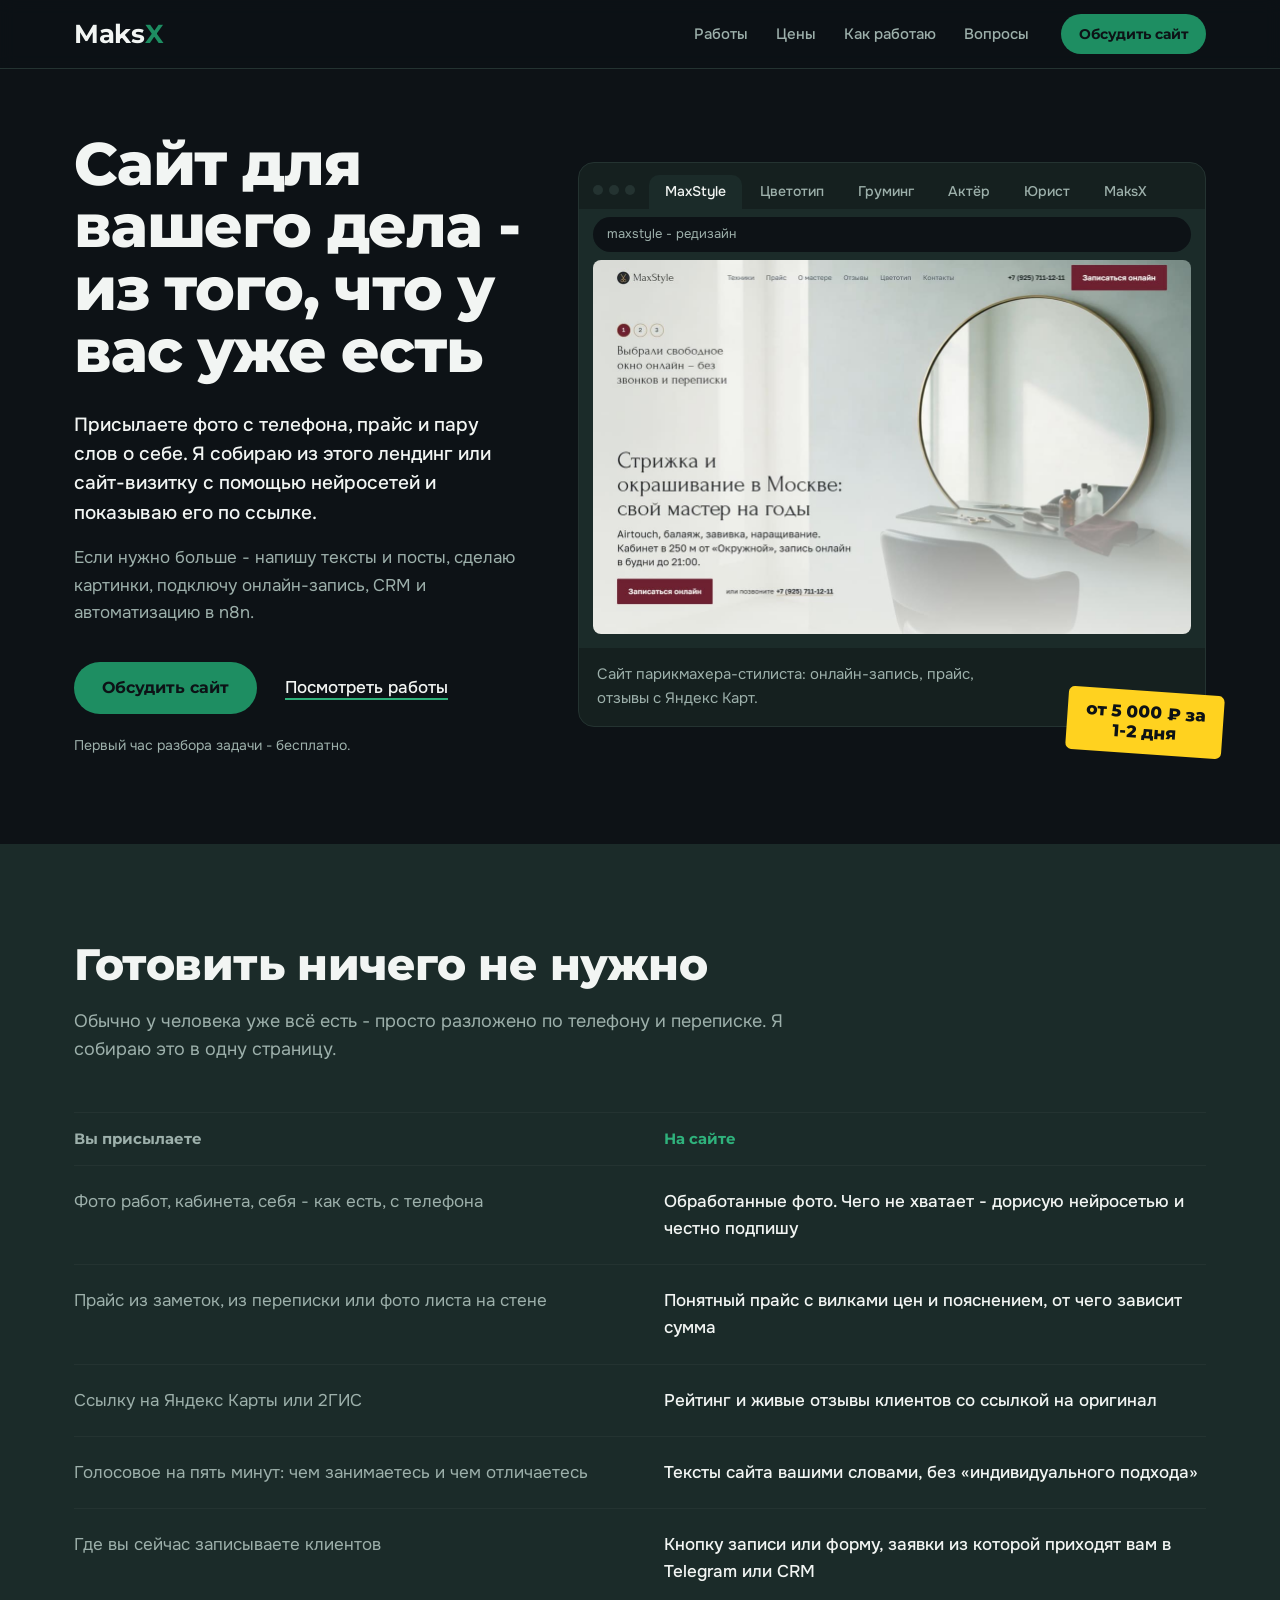
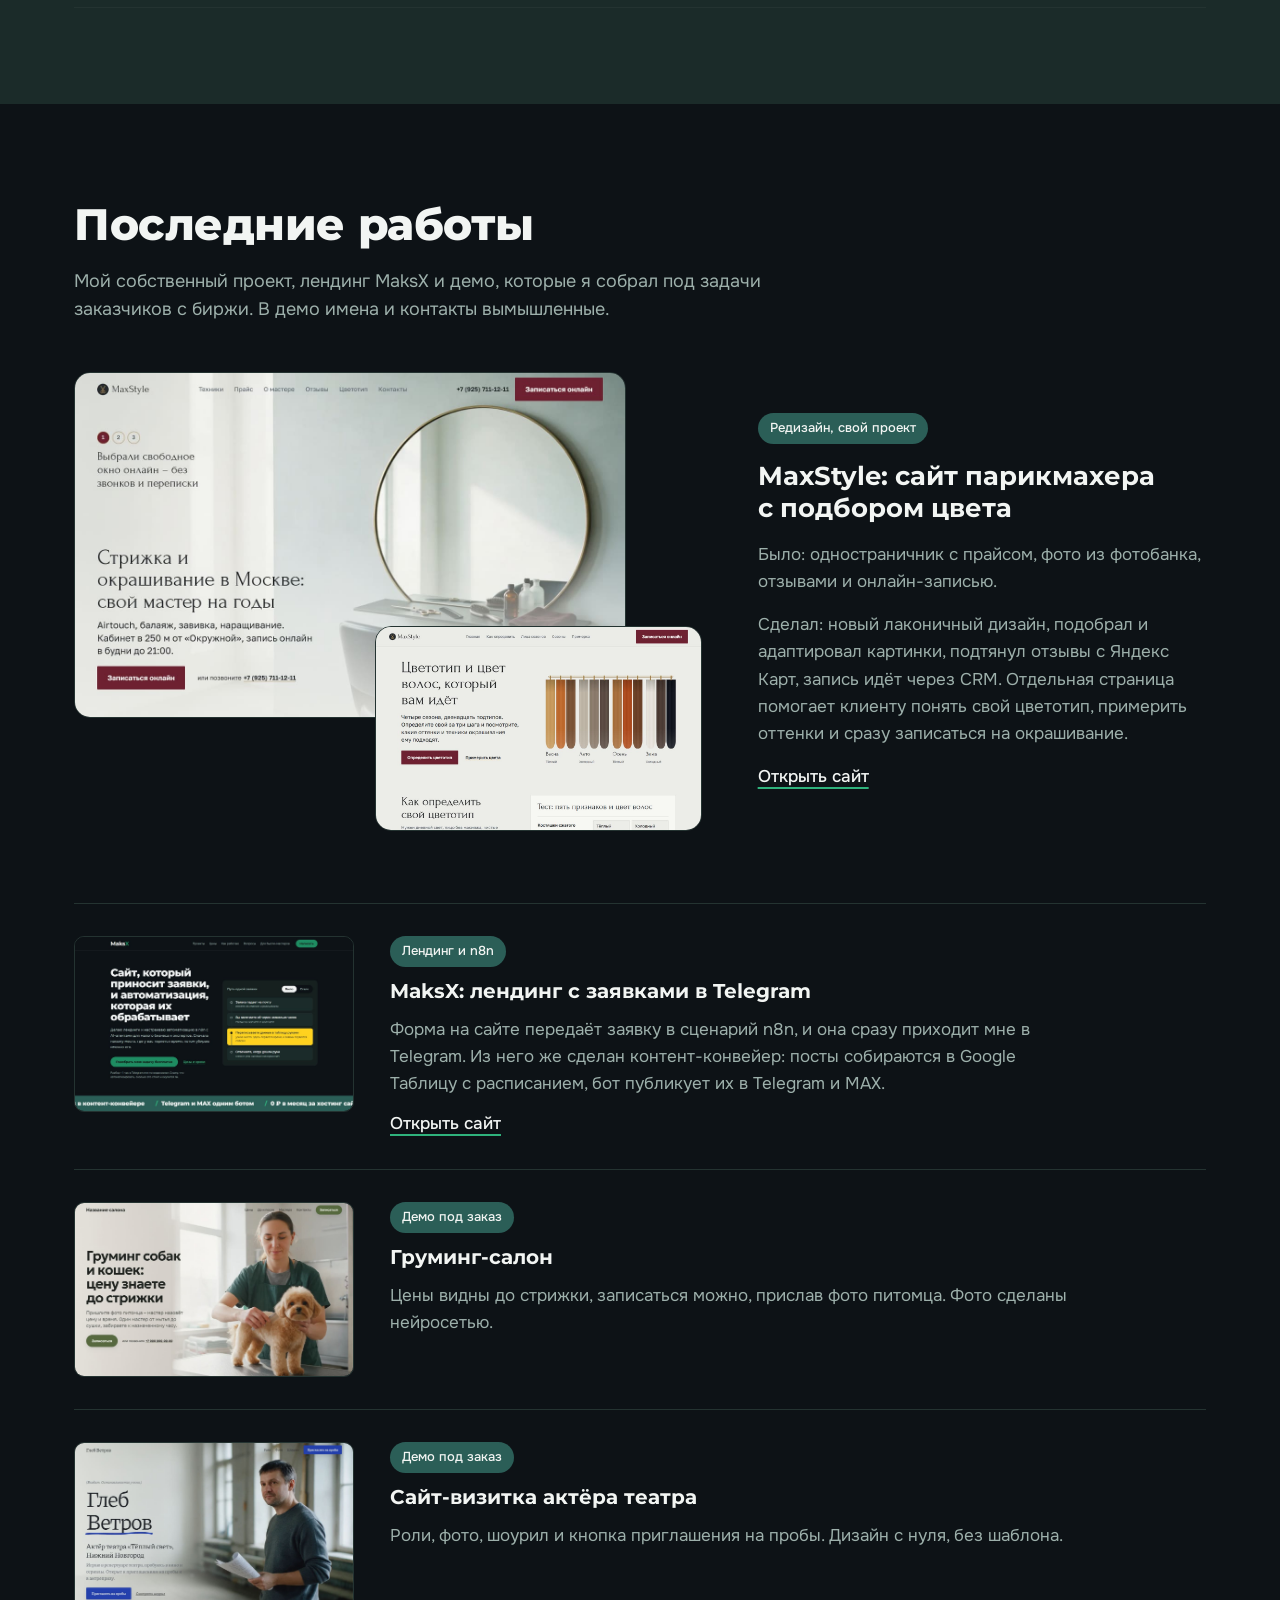
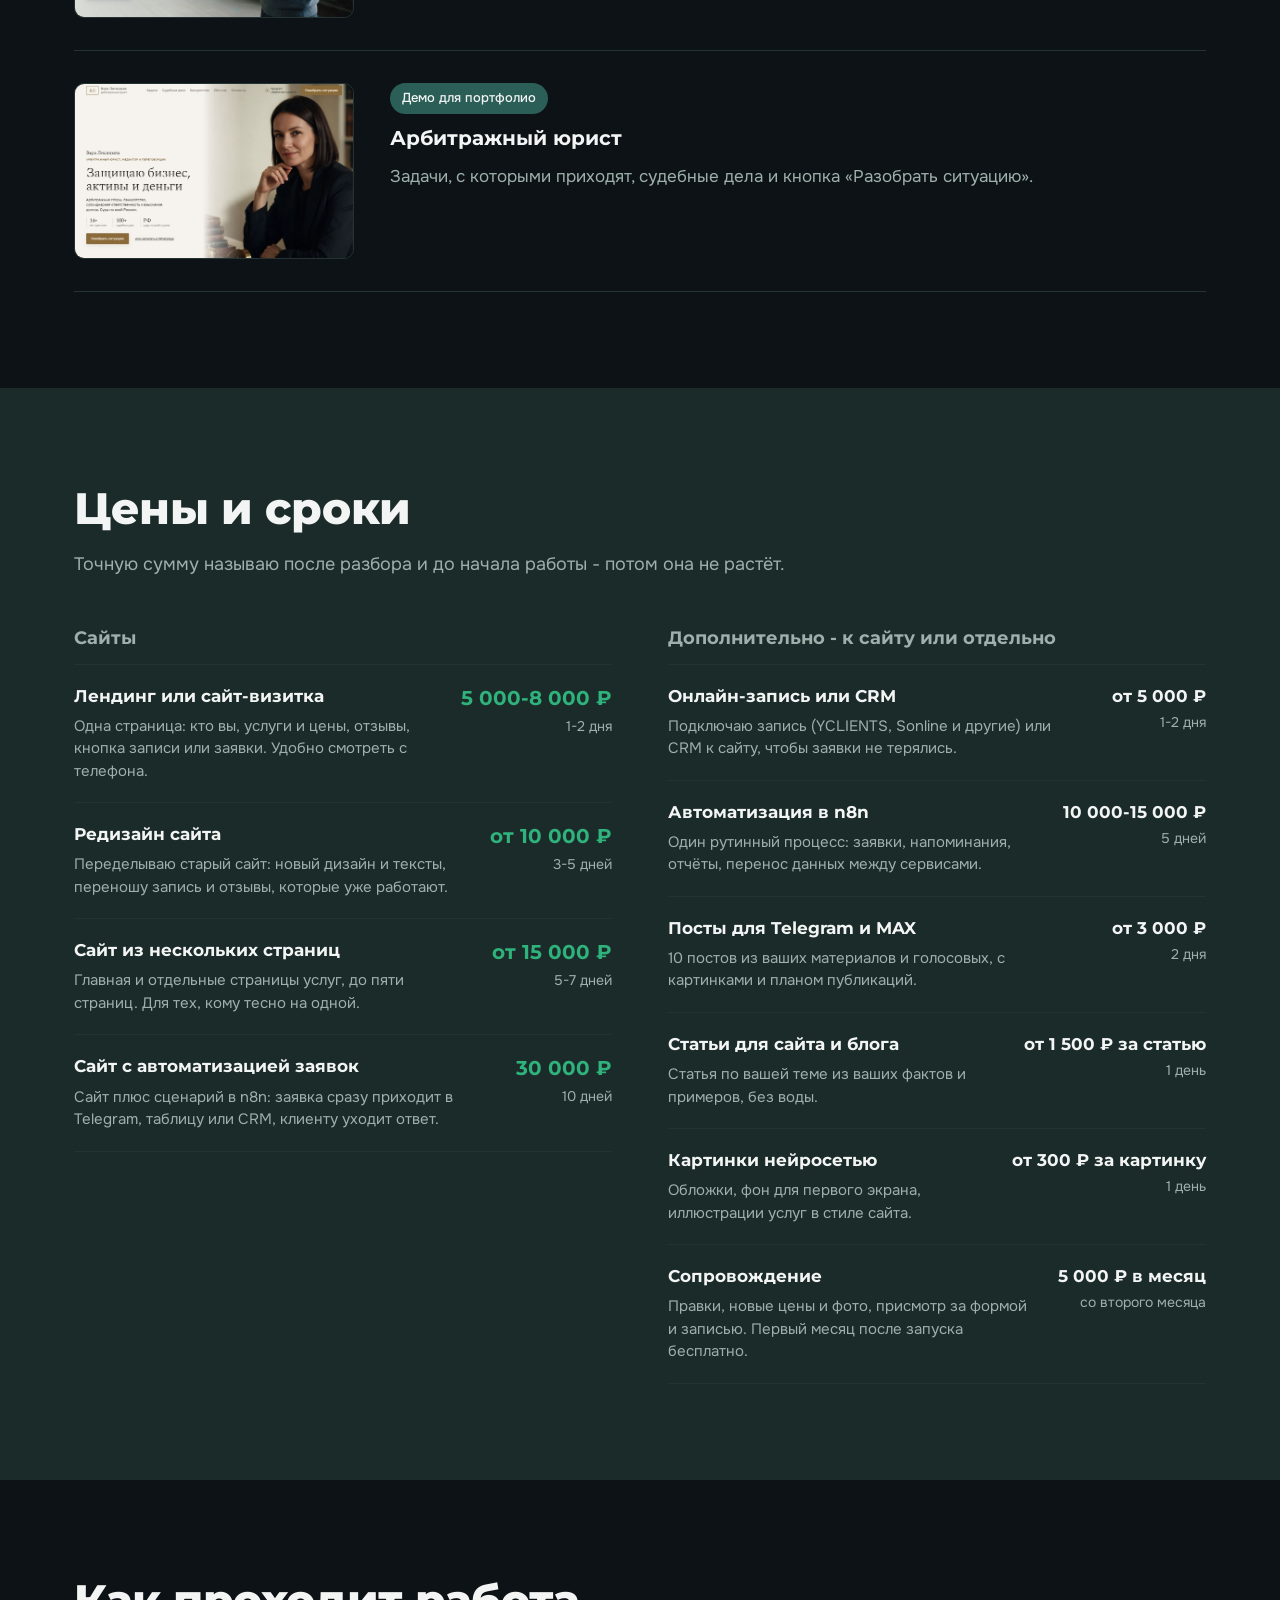
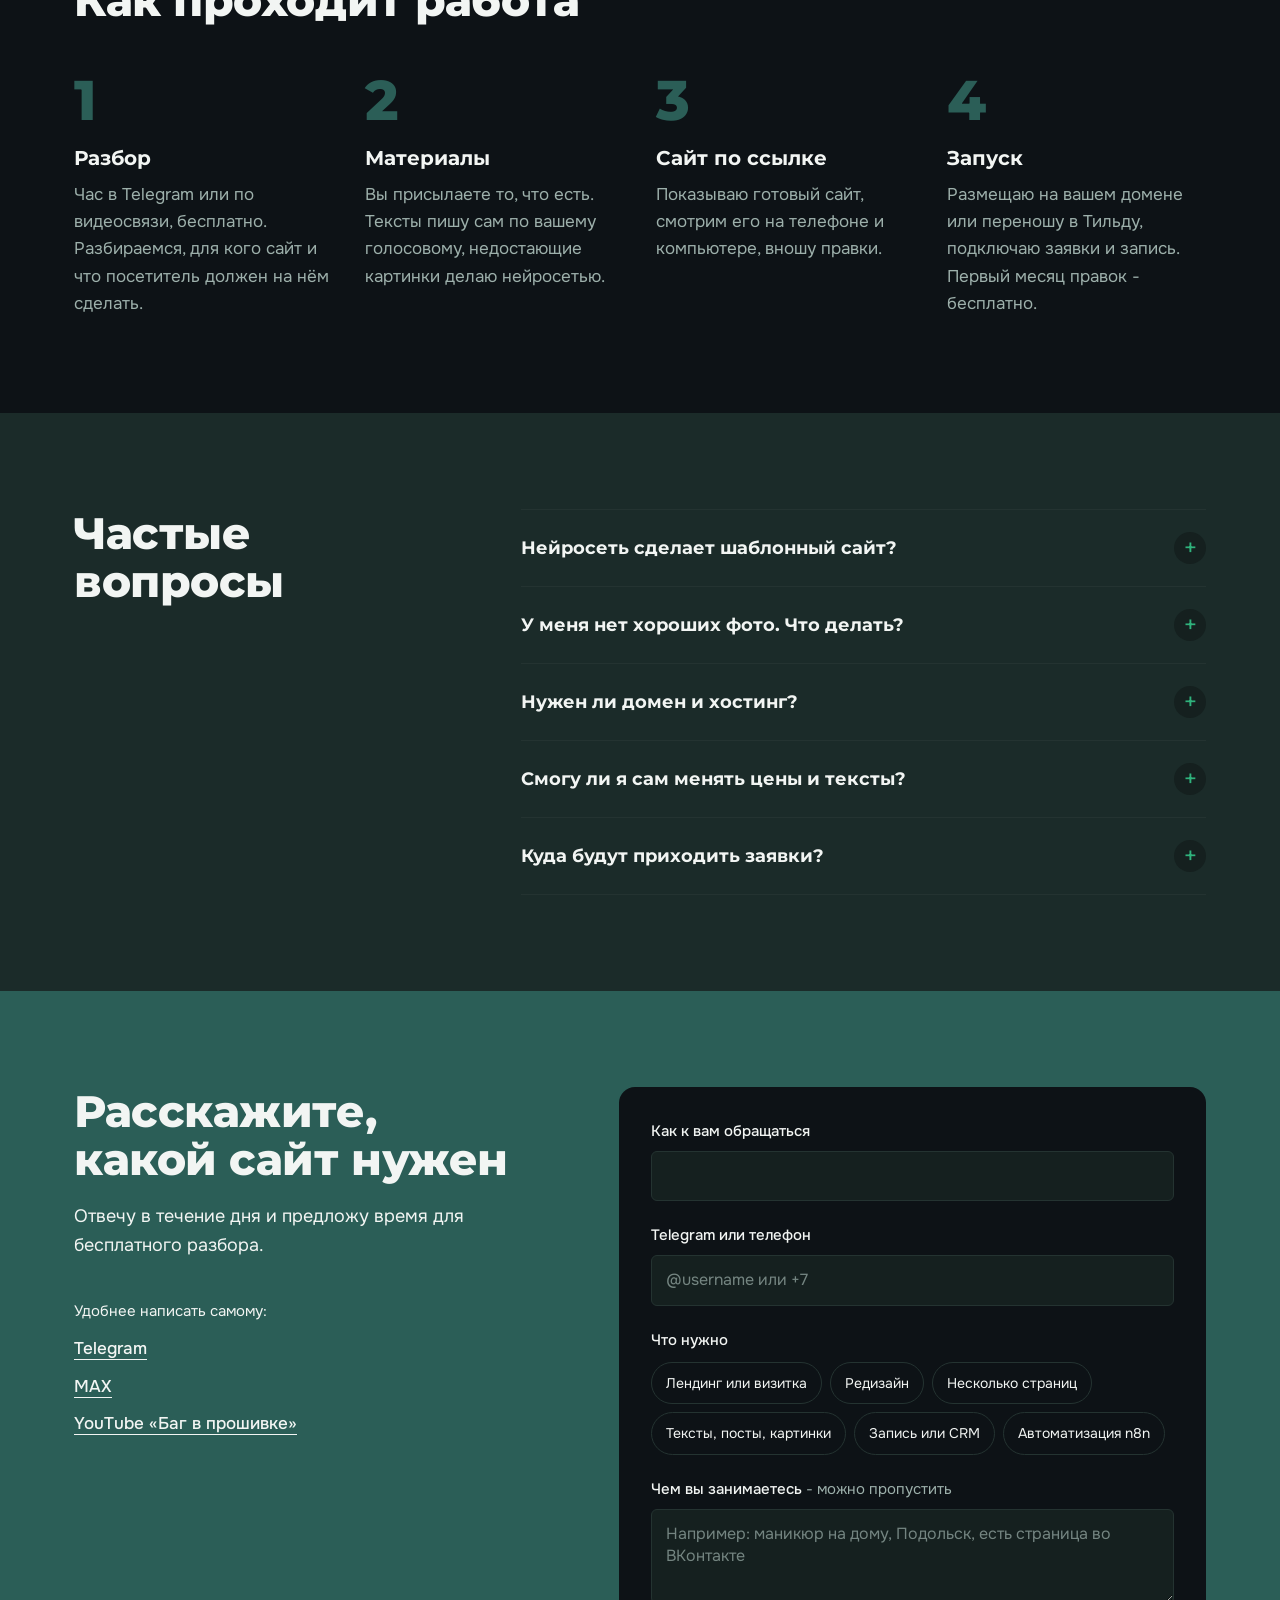
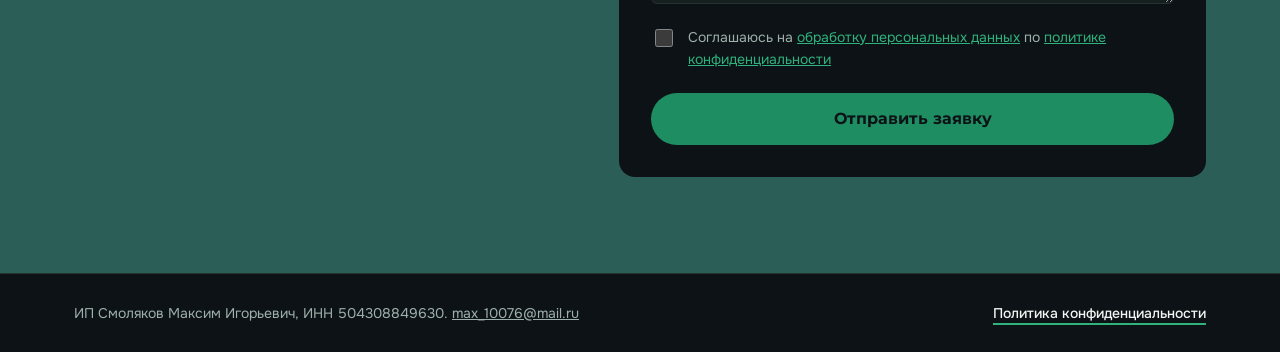
==== index.html @ 4b400939 "Визитка MaksX: сайты с помощью нейросетей, цены в prices.js Co-Authored-By: Claude Opus 5.5 <noreply" ====
<!doctype html>
<html lang="ru">
<head>
  <meta charset="utf-8">
  <meta name="viewport" content="width=device-width, initial-scale=1">
  <title>MaksX - сайты для малого бизнеса с помощью нейросетей</title>
  <meta name="description" content="Лендинги, сайты-визитки и редизайн за 1-2 дня из ваших фото, прайса и отзывов. Дополнительно - тексты, картинки, онлайн-запись, CRM и автоматизация в n8n.">
  <link rel="icon" href="brand/logo/png/maksx-mark-32.png" sizes="32x32">
  <link rel="apple-touch-icon" href="brand/logo/png/maksx-mark-180.png">
  <link rel="preconnect" href="https://fonts.googleapis.com">
  <link rel="preconnect" href="https://fonts.gstatic.com" crossorigin>
  <link rel="stylesheet" href="https://fonts.googleapis.com/css2?family=Montserrat:wght@700;800&family=Onest:wght@400;500&display=swap">
  <link rel="stylesheet" href="brand/colors/brand.css">
  <link rel="stylesheet" href="styles.css">
  <script src="prices.js" defer></script>
  <script src="main.js" defer></script>
</head>
<body>
  <a class="skip" href="#main">К содержанию</a>

  <header class="top">
    <div class="wrap top-in">
      <a class="logo" href="#main" aria-label="MaksX, в начало">Maks<span>X</span></a>
      <nav class="nav" aria-label="Разделы">
        <a href="#works">Работы</a>
        <a href="#prices">Цены</a>
        <a href="#process">Как работаю</a>
        <a href="#faq">Вопросы</a>
      </nav>
      <a class="btn btn-sm" href="#contact">Обсудить сайт</a>
    </div>
  </header>

  <main id="main">
    <!-- Первый экран: окно браузера с настоящими работами -->
    <section class="hero" aria-labelledby="hero-h">
      <div class="wrap hero-in">
        <div class="hero-text">
          <h1 id="hero-h">Сайт для вашего дела - из того, что у вас уже есть</h1>
          <p class="lead">Присылаете фото с телефона, прайс и пару слов о себе. Я собираю из этого лендинг или сайт-визитку с помощью нейросетей и показываю его по ссылке.</p>
          <p class="hero-more">Если нужно больше - напишу тексты и посты, сделаю картинки, подключу онлайн-запись, CRM и автоматизацию в n8n.</p>
          <div class="hero-cta">
            <a class="btn" href="#contact">Обсудить сайт</a>
            <a class="link" href="#works">Посмотреть работы</a>
          </div>
          <p class="hero-note">Первый час разбора задачи - бесплатно.</p>
        </div>

        <figure class="browser" aria-label="Примеры сайтов">
          <p class="sticker" data-price="hero"></p>
          <div class="browser-bar">
            <span class="dots" aria-hidden="true"><i></i><i></i><i></i></span>
            <div class="tabs" role="tablist" aria-label="Работы">
              <button role="tab" aria-selected="true" aria-controls="shot" data-src="img/maxstyle.jpg" data-addr="maxstyle - редизайн" data-cap="Сайт парикмахера-стилиста: онлайн-запись, прайс, отзывы с Яндекс Карт.">MaxStyle</button>
              <button role="tab" aria-selected="false" aria-controls="shot" tabindex="-1" data-src="img/cvetotip.jpg" data-addr="maxstyle / цветотип" data-cap="Подбор цвета волос по цветотипу: тест, сезоны, примерка оттенков и запись.">Цветотип</button>
              <button role="tab" aria-selected="false" aria-controls="shot" tabindex="-1" data-src="img/gruming.jpg" data-addr="груминг - демо" data-cap="Демо для груминг-салона: цены до стрижки, запись по фото питомца.">Груминг</button>
              <button role="tab" aria-selected="false" aria-controls="shot" tabindex="-1" data-src="img/aktyor.jpg" data-addr="актёр - демо" data-cap="Сайт-визитка актёра театра: роли, фото, шоурил, приглашение на пробы.">Актёр</button>
              <button role="tab" aria-selected="false" aria-controls="shot" tabindex="-1" data-src="img/yurist.jpg" data-addr="юрист - демо" data-cap="Демо для арбитражного юриста: задачи, дела, разбор ситуации.">Юрист</button>
              <button role="tab" aria-selected="false" aria-controls="shot" tabindex="-1" data-src="img/maksx.jpg" data-addr="maksx.ru" data-cap="Мой лендинг: заявка с формы через n8n сразу приходит в Telegram.">MaksX</button>
            </div>
          </div>
          <div class="browser-addr" aria-hidden="true"><span class="addr">maxstyle - редизайн</span></div>
          <div class="browser-view" id="shot" role="tabpanel">
            <img src="img/maxstyle.jpg" width="1200" height="750" alt="Первый экран сайта MaxStyle">
          </div>
          <figcaption class="browser-cap">Сайт парикмахера-стилиста: онлайн-запись, прайс, отзывы с Яндекс Карт.</figcaption>
        </figure>
      </div>
    </section>

    <!-- Что присылает заказчик и что из этого получается -->
    <section class="sec sec-deep" aria-labelledby="mat-h">
      <div class="wrap">
        <h2 id="mat-h">Готовить ничего не нужно</h2>
        <p class="sec-lead">Обычно у человека уже всё есть - просто разложено по телефону и переписке. Я собираю это в одну страницу.</p>
        <div class="mat" role="table" aria-label="Что вы присылаете и что получается на сайте">
          <div class="mat-head" role="row">
            <span role="columnheader">Вы присылаете</span>
            <span role="columnheader">На сайте</span>
          </div>
          <div class="mat-row" role="row">
            <p role="cell">Фото работ, кабинета, себя - как есть, с телефона</p>
            <p role="cell">Обработанные фото. Чего не хватает - дорисую нейросетью и честно подпишу</p>
          </div>
          <div class="mat-row" role="row">
            <p role="cell">Прайс из заметок, из переписки или фото листа на стене</p>
            <p role="cell">Понятный прайс с вилками цен и пояснением, от чего зависит сумма</p>
          </div>
          <div class="mat-row" role="row">
            <p role="cell">Ссылку на Яндекс Карты или 2ГИС</p>
            <p role="cell">Рейтинг и живые отзывы клиентов со ссылкой на оригинал</p>
          </div>
          <div class="mat-row" role="row">
            <p role="cell">Голосовое на пять минут: чем занимаетесь и чем отличаетесь</p>
            <p role="cell">Тексты сайта вашими словами, без «индивидуального подхода»</p>
          </div>
          <div class="mat-row" role="row">
            <p role="cell">Где вы сейчас записываете клиентов</p>
            <p role="cell">Кнопку записи или форму, заявки из которой приходят вам в Telegram или CRM</p>
          </div>
        </div>
      </div>
    </section>

    <!-- Работы -->
    <section class="sec" id="works" aria-labelledby="works-h">
      <div class="wrap">
        <h2 id="works-h">Последние работы</h2>
        <p class="sec-lead">Мой собственный проект, лендинг MaksX и демо, которые я собрал под задачи заказчиков с биржи. В демо имена и контакты вымышленные.</p>

        <article class="case case-main">
          <div class="case-pics">
            <img class="pic-a" src="img/maxstyle.jpg" width="1200" height="750" loading="lazy" alt="Главная страница сайта MaxStyle">
            <img class="pic-b" src="img/cvetotip.jpg" width="1200" height="750" loading="lazy" alt="Страница подбора цвета по цветотипу">
          </div>
          <div class="case-text">
            <p class="tag">Редизайн, свой проект</p>
            <h3>MaxStyle: сайт парикмахера с подбором цвета</h3>
            <p>Было: одностраничник с прайсом, фото из фотобанка, отзывами и онлайн-записью.</p>
            <p>Сделал: новый лаконичный дизайн, подобрал и адаптировал картинки, подтянул отзывы с Яндекс Карт, запись идёт через CRM. Отдельная страница помогает клиенту понять свой цветотип, примерить оттенки и сразу записаться на окрашивание.</p>
            <a class="link" href="https://max19761007.github.io/maxstyle-demo/" target="_blank" rel="noopener">Открыть сайт</a>
          </div>
        </article>

        <div class="case-list">
          <article class="case">
            <img src="img/maksx.jpg" width="1200" height="750" loading="lazy" alt="Первый экран лендинга MaksX">
            <div>
              <p class="tag">Лендинг и n8n</p>
              <h3>MaksX: лендинг с заявками в Telegram</h3>
              <p>Форма на сайте передаёт заявку в сценарий n8n, и она сразу приходит мне в Telegram. Из него же сделан контент-конвейер: посты собираются в Google Таблицу с расписанием, бот публикует их в Telegram и MAX.</p>
              <a class="link" href="https://maksx.ru" target="_blank" rel="noopener">Открыть сайт</a>
            </div>
          </article>
          <article class="case">
            <img src="img/gruming.jpg" width="1200" height="750" loading="lazy" alt="Первый экран демо груминг-салона">
            <div>
              <p class="tag">Демо под заказ</p>
              <h3>Груминг-салон</h3>
              <p>Цены видны до стрижки, записаться можно, прислав фото питомца. Фото сделаны нейросетью.</p>
            </div>
          </article>
          <article class="case">
            <img src="img/aktyor.jpg" width="1200" height="750" loading="lazy" alt="Первый экран демо сайта актёра">
            <div>
              <p class="tag">Демо под заказ</p>
              <h3>Сайт-визитка актёра театра</h3>
              <p>Роли, фото, шоурил и кнопка приглашения на пробы. Дизайн с нуля, без шаблона.</p>
            </div>
          </article>
          <article class="case">
            <img src="img/yurist.jpg" width="1200" height="750" loading="lazy" alt="Первый экран демо сайта юриста">
            <div>
              <p class="tag">Демо для портфолио</p>
              <h3>Арбитражный юрист</h3>
              <p>Задачи, с которыми приходят, судебные дела и кнопка «Разобрать ситуацию».</p>
            </div>
          </article>
        </div>
      </div>
    </section>

    <!-- Цены: заполняются из prices.js -->
    <section class="sec sec-deep" id="prices" aria-labelledby="prices-h">
      <div class="wrap">
        <h2 id="prices-h">Цены и сроки</h2>
        <p class="sec-lead">Точную сумму называю после разбора и до начала работы - потом она не растёт.</p>
        <div class="price-cols">
          <div>
            <h3 class="price-h">Сайты</h3>
            <ul class="price-list price-list-main" data-prices="sites"></ul>
          </div>
          <div>
            <h3 class="price-h">Дополнительно - к сайту или отдельно</h3>
            <ul class="price-list" data-prices="extras"></ul>
          </div>
        </div>
        <noscript><p>Цены не загрузились. Напишите мне в <a href="https://t.me/MaxSmoll">Telegram</a> - пришлю прайс.</p></noscript>
      </div>
    </section>

    <!-- Как работаю: последовательность, поэтому с номерами -->
    <section class="sec" id="process" aria-labelledby="process-h">
      <div class="wrap">
        <h2 id="process-h">Как проходит работа</h2>
        <ol class="steps">
          <li>
            <h3>Разбор</h3>
            <p>Час в Telegram или по видеосвязи, бесплатно. Разбираемся, для кого сайт и что посетитель должен на нём сделать.</p>
          </li>
          <li>
            <h3>Материалы</h3>
            <p>Вы присылаете то, что есть. Тексты пишу сам по вашему голосовому, недостающие картинки делаю нейросетью.</p>
          </li>
          <li>
            <h3>Сайт по ссылке</h3>
            <p>Показываю готовый сайт, смотрим его на телефоне и компьютере, вношу правки.</p>
          </li>
          <li>
            <h3>Запуск</h3>
            <p>Размещаю на вашем домене или переношу в Тильду, подключаю заявки и запись. Первый месяц правок - бесплатно.</p>
          </li>
        </ol>
      </div>
    </section>

    <!-- Вопросы -->
    <section class="sec sec-deep" id="faq" aria-labelledby="faq-h">
      <div class="wrap faq-wrap">
        <h2 id="faq-h">Частые вопросы</h2>
        <div class="faq">
          <details>
            <summary>Нейросеть сделает шаблонный сайт?</summary>
            <p>Нет. Нейросети ускоряют работу с текстами и картинками, а структуру, дизайн и проверку на телефоне я делаю сам под ваше дело. Посмотрите работы выше - они не похожи друг на друга.</p>
          </details>
          <details>
            <summary>У меня нет хороших фото. Что делать?</summary>
            <p>Начнём с того, что есть, остальное сделаю нейросетью и подпишу, что это не ваши работы. Когда появятся свои фото, заменю их в рамках сопровождения.</p>
          </details>
          <details>
            <summary>Нужен ли домен и хостинг?</summary>
            <p>Сайт может работать по бесплатной ссылке. Если хотите свой адрес, помогу купить домен на ваше имя и подключу его - домен остаётся вашим.</p>
          </details>
          <details>
            <summary>Смогу ли я сам менять цены и тексты?</summary>
            <p>Да, если перенести сайт в Тильду - там всё правится в редакторе. Или присылайте правки мне, в первый месяц это бесплатно.</p>
          </details>
          <details>
            <summary>Куда будут приходить заявки?</summary>
            <p>Куда удобно: в Telegram, на почту, в Google Таблицу или в вашу CRM. Связываю это через n8n.</p>
          </details>
        </div>
      </div>
    </section>

    <!-- Заявка -->
    <section class="sec contact" id="contact" aria-labelledby="contact-h">
      <div class="wrap contact-in">
        <div class="contact-text">
          <h2 id="contact-h">Расскажите, какой сайт нужен</h2>
          <p>Отвечу в течение дня и предложу время для бесплатного разбора.</p>
          <p class="contact-alt">Удобнее написать самому:</p>
          <ul class="contacts">
            <li><a href="https://t.me/MaxSmoll" target="_blank" rel="noopener">Telegram</a></li>
            <li><a href="https://max.ru/u/f9LHodD0cOKWJ7ifAfs9Ckm4t7YH3zszXqfkqQuyvrZZg6iDipzBP9mNk2c" target="_blank" rel="noopener">MAX</a></li>
            <li><a href="https://www.youtube.com/@MaksX-Bag" target="_blank" rel="noopener">YouTube «Баг в прошивке»</a></li>
          </ul>
        </div>

        <form class="lead-form" id="lead-form" novalidate>
          <div class="field">
            <label for="f-name">Как к вам обращаться</label>
            <input id="f-name" name="name" type="text" autocomplete="given-name" required>
          </div>
          <div class="field">
            <label for="f-contact">Telegram или телефон</label>
            <input id="f-contact" name="contact" type="text" autocomplete="tel" required placeholder="@username или +7">
          </div>

          <fieldset class="chips">
            <legend>Что нужно</legend>
            <label><input type="checkbox" name="service" value="Лендинг или визитка"><span>Лендинг или визитка</span></label>
            <label><input type="checkbox" name="service" value="Редизайн"><span>Редизайн</span></label>
            <label><input type="checkbox" name="service" value="Сайт из нескольких страниц"><span>Несколько страниц</span></label>
            <label><input type="checkbox" name="service" value="Тексты, посты, картинки"><span>Тексты, посты, картинки</span></label>
            <label><input type="checkbox" name="service" value="Запись или CRM"><span>Запись или CRM</span></label>
            <label><input type="checkbox" name="service" value="Автоматизация n8n"><span>Автоматизация n8n</span></label>
          </fieldset>

          <div class="field">
            <label for="f-task">Чем вы занимаетесь <span class="opt">- можно пропустить</span></label>
            <textarea id="f-task" name="task" rows="3" placeholder="Например: маникюр на дому, Подольск, есть страница во ВКонтакте"></textarea>
          </div>

          <!-- Ловушка для спам-ботов: люди это поле не видят и не заполняют -->
          <div class="hp" aria-hidden="true">
            <label for="f-website">Сайт</label>
            <input id="f-website" name="website" type="text" tabindex="-1" autocomplete="off">
          </div>

          <!-- Согласие отдельной галочкой, не отмечено заранее (152-ФЗ, ст. 9) -->
          <label class="agree">
            <input type="checkbox" name="agree" id="f-agree" required>
            <span>Соглашаюсь на <a href="politika.html#soglasie" target="_blank">обработку персональных данных</a> по <a href="politika.html" target="_blank">политике конфиденциальности</a></span>
          </label>

          <button class="btn" type="submit">Отправить заявку</button>
          <p class="form-status" role="status" aria-live="polite"></p>
        </form>
      </div>
    </section>
  </main>

  <footer class="foot">
    <div class="wrap foot-in">
      <p>ИП Смоляков Максим Игорьевич, ИНН 504308849630. <a href="mailto:max_10076@mail.ru">max_10076@mail.ru</a></p>
      <a class="link" href="politika.html">Политика конфиденциальности</a>
    </div>
  </footer>
</body>
</html>
---- brand/colors/brand.css ----
/* MaksX - цвета бренда. Источник: брендбук https://claude.ai/artifact/R4E1q9jhcCsHXaWXZqQXwu
   Основная тема тёмная (как YouTube-канал). Светлая - атрибут data-theme="light" на <html>. */

:root {
  color-scheme: dark;
  --night: #0D1216;         /* фон страницы */
  --night-raised: #15201F;  /* карточки, формы */
  --line: #243331;          /* разделители, рамки полей */
  --ink: #F2F5F3;           /* основной текст */
  --ink-muted: #9DB0AB;     /* подписи, даты */
  --bug: #1E8E62;           /* фирменный зелёный: "X" в логотипе, кнопки */
  --bug-text: #2FB27C;      /* зелёные ссылки и мелкий текст на тёмном */
  --on-bug: #0D1216;        /* текст на кнопке bug */
  --glass: #2B5E57;         /* бирюза треснувшего стекла: крупные плашки */
  --on-glass: #F2F5F3;      /* текст на glass */
  --volt: #FFD21F;          /* жёлтый сигнал: одно пятно на экран */
  --on-volt: #0D1216;       /* текст на volt */
  --deep: #1B2B29;          /* тёмные секции, блоки кода и схем */

  --space-8: 8px;
  --space-16: 16px;
  --space-24: 24px;
  --space-48: 48px;

  --radius-sm: 6px;         /* поля ввода */
  --radius-lg: 16px;        /* карточки, плашки */
  --radius-pill: 999px;     /* кнопки, теги */

  --focus-ring: 0 0 0 2px var(--night), 0 0 0 4px var(--bug-text);
}

:root[data-theme="light"] {
  color-scheme: light;
  --night: #F2F5F3;
  --night-raised: #FFFFFF;
  --line: #D3DCD8;
  --ink: #0D1216;
  --ink-muted: #4A5A56;
  --bug: #157A52;
  --bug-text: #157A52;
  --on-bug: #FFFFFF;
  --deep: #0D1216;
}
---- styles.css ----
/* MaksX - визитка «сайты с помощью нейросетей».
   Цвета только из brand/colors/brand.css. Тени не используем - объекты разделяет тон фона. */

:root {
  --font-display: "Montserrat", "Arial", sans-serif;
  --font-sans: "Onest", "Segoe UI", system-ui, sans-serif;
  --wrap: 1180px;
  --gutter: 24px;
}

*, *::before, *::after { box-sizing: border-box; }

html { scroll-behavior: smooth; scroll-padding-top: 80px; }
@media (prefers-reduced-motion: reduce) { html { scroll-behavior: auto; } }

body {
  margin: 0;
  background: var(--night);
  color: var(--ink);
  font: 400 17px/1.6 var(--font-sans);
  -webkit-font-smoothing: antialiased;
}

img { display: block; max-width: 100%; height: auto; }

h1, h2, h3 { font-family: var(--font-display); margin: 0; text-wrap: balance; }
h2 { font-size: clamp(30px, 4vw, 44px); line-height: 1.1; font-weight: 800; letter-spacing: -0.01em; }
h3 { font-size: 20px; line-height: 1.25; font-weight: 700; }
p { margin: 0; }

a { color: var(--bug-text); }
a:focus-visible, button:focus-visible, summary:focus-visible, input:focus-visible, textarea:focus-visible {
  outline: none;
  box-shadow: var(--focus-ring);
  border-radius: var(--radius-sm);
}

.wrap { max-width: var(--wrap); margin: 0 auto; padding: 0 var(--gutter); }

.skip {
  position: absolute; left: 16px; top: -60px; z-index: 50;
  background: var(--bug); color: var(--on-bug); padding: 10px 16px; border-radius: var(--radius-pill);
}
.skip:focus { top: 12px; }

/* Кнопки и ссылки */
.btn {
  display: inline-flex; align-items: center; justify-content: center;
  min-height: 52px; padding: 0 28px;
  border: 0; border-radius: var(--radius-pill);
  background: var(--bug); color: var(--on-bug);
  font: 700 16px/1 var(--font-display); text-decoration: none; cursor: pointer;
  transition: background-color .15s;
}
.btn:hover { background: var(--bug-text); }
.btn:disabled { opacity: .6; cursor: progress; }
.btn-sm { min-height: 40px; padding: 0 18px; font-size: 14px; }

.link {
  color: var(--ink); font-weight: 500;
  text-decoration: underline; text-decoration-color: var(--bug-text);
  text-decoration-thickness: 2px; text-underline-offset: 5px;
}
.link:hover { color: var(--bug-text); }

/* Шапка */
.top {
  position: sticky; top: 0; z-index: 20;
  background: color-mix(in srgb, var(--night) 92%, transparent);
  backdrop-filter: blur(8px);
  border-bottom: 1px solid var(--line);
}
.top-in { display: flex; align-items: center; gap: 32px; min-height: 68px; }
.logo {
  font: 700 26px/1 var(--font-display); letter-spacing: -0.01em;
  color: var(--ink); text-decoration: none;
}
.logo span { color: var(--bug); }
.nav { display: flex; gap: 28px; margin-left: auto; }
.nav a { color: var(--ink-muted); text-decoration: none; font-size: 15px; font-weight: 500; }
.nav a:hover { color: var(--ink); }

/* Первый экран */
.hero { padding: 64px 0 88px; }
.hero-in {
  display: grid; gap: 56px;
  grid-template-columns: minmax(0, 5fr) minmax(0, 7fr);
  align-items: center;
}
.hero h1 {
  font-size: clamp(36px, 5vw, 60px); line-height: 1.04; font-weight: 800;
  letter-spacing: -0.02em; max-width: 13ch;
}
.lead { margin-top: 28px; font-size: 19px; line-height: 1.55; font-weight: 500; max-width: 34em; }
.hero-more { margin-top: 16px; color: var(--ink-muted); max-width: 34em; }
.hero-cta { display: flex; align-items: center; gap: 28px; flex-wrap: wrap; margin-top: 36px; }
.hero-note { margin-top: 20px; font-size: 14px; color: var(--ink-muted); }

/* Окно браузера с работами - главный элемент страницы */
.browser {
  position: relative; margin: 0;
  background: var(--night-raised);
  border: 1px solid var(--line);
  border-radius: var(--radius-lg);
}
.browser-bar { display: flex; align-items: flex-end; gap: 14px; padding: 12px 14px 0; }
.dots { display: flex; gap: 6px; padding-bottom: 14px; flex: none; }
.dots i { width: 10px; height: 10px; border-radius: 50%; background: var(--line); }
.tabs {
  display: flex; gap: 2px; min-width: 0;
  overflow-x: auto; scrollbar-width: none;
}
.tabs::-webkit-scrollbar { display: none; }
.tabs button {
  flex: none;
  padding: 9px 16px 11px;
  border: 0; border-radius: 10px 10px 0 0;
  background: transparent; color: var(--ink-muted);
  font: 500 14px/1 var(--font-sans); cursor: pointer;
}
.tabs button:hover { color: var(--ink); }
.tabs button[aria-selected="true"] { background: var(--deep); color: var(--ink); }
.browser-addr { background: var(--deep); padding: 8px 14px; }
.addr {
  display: block; padding: 7px 14px;
  background: var(--night); border-radius: var(--radius-pill);
  color: var(--ink-muted); font-size: 13px;
}
.browser-view { background: var(--deep); padding: 0 14px 14px; }
.browser-view img {
  width: 100%; aspect-ratio: 16 / 10; object-fit: cover; object-position: top;
  border-radius: 8px;
  transition: opacity .25s;
}
.browser-view img.is-swapping { opacity: 0; }
.browser-cap { padding: 14px 190px 16px 18px; color: var(--ink-muted); font-size: 15px; min-height: 3.6em; }

.sticker {
  position: absolute; z-index: 2; right: -18px; bottom: -28px;
  transform: rotate(4deg);
  padding: 12px 18px;
  background: var(--volt); color: var(--on-volt);
  border-radius: var(--radius-sm);
  font: 800 17px/1.15 var(--font-display);
  max-width: 13ch; text-align: center;
}
.sticker:empty { display: none; }

@media (prefers-reduced-motion: reduce) {
  .browser-view img { transition: none; }
}

/* Секции */
.sec { padding: 96px 0; }
.sec-deep { background: var(--deep); }
.sec-lead { margin-top: 18px; color: var(--ink-muted); max-width: 40em; font-size: 18px; }

/* Материалы: две колонки «вы присылаете» - «на сайте» */
.mat { margin-top: 48px; border-top: 1px solid var(--line); }
.mat-head, .mat-row { display: grid; grid-template-columns: 1fr 1fr; gap: 48px; }
.mat-head {
  padding: 16px 0; border-bottom: 1px solid var(--line);
  font: 700 15px/1.3 var(--font-display); color: var(--ink-muted);
}
.mat-head span:last-child { color: var(--bug-text); }
.mat-row { padding: 22px 0; border-bottom: 1px solid var(--line); }
.mat-row p:first-child { color: var(--ink-muted); }
.mat-row p:last-child { font-weight: 500; }

/* Работы */
.case-main {
  display: grid; grid-template-columns: minmax(0, 7fr) minmax(0, 5fr); gap: 56px;
  align-items: center; margin-top: 48px;
}
.case-pics { position: relative; padding-bottom: 18%; }
.case-pics img { border-radius: var(--radius-lg); border: 1px solid var(--line); }
.pic-a { width: 88%; }
.pic-b { position: absolute; right: 0; bottom: 0; width: 52%; }
.case-text { display: grid; gap: 16px; justify-items: start; }
.case-text h3 { font-size: 26px; }
.case-text p:not(.tag) { color: var(--ink-muted); }

.tag {
  display: inline-block; padding: 5px 12px;
  border-radius: var(--radius-pill);
  background: var(--glass); color: var(--on-glass);
  font-size: 13px; font-weight: 500;
}

.case-list { margin-top: 72px; border-top: 1px solid var(--line); }
.case-list .case {
  display: grid; grid-template-columns: 280px minmax(0, 1fr); gap: 36px;
  padding: 32px 0; border-bottom: 1px solid var(--line);
  align-items: start;
}
.case-list img { border-radius: 10px; border: 1px solid var(--line); }
.case-list .case > div { display: grid; gap: 12px; justify-items: start; max-width: 40em; }
.case-list .case p:not(.tag) { color: var(--ink-muted); }

/* Цены */
.price-cols {
  display: grid; grid-template-columns: minmax(0, 1fr) minmax(0, 1fr); gap: 56px;
  margin-top: 48px; align-items: start;
}
.price-h { font-size: 18px; color: var(--ink-muted); padding-bottom: 14px; border-bottom: 1px solid var(--line); }
.price-list { list-style: none; margin: 0; padding: 0; }
.price-list li {
  display: grid; grid-template-columns: minmax(0, 1fr) auto; gap: 8px 24px;
  padding: 20px 0; border-bottom: 1px solid var(--line);
}
.price-list h4 { margin: 0; font: 700 17px/1.3 var(--font-display); }
.price-list p { grid-column: 1; color: var(--ink-muted); font-size: 15px; line-height: 1.5; }
.price-list .price { grid-column: 2; grid-row: 1 / span 2; text-align: right; }
.price-list .price b { display: block; font: 700 17px/1.3 var(--font-display); white-space: nowrap; }
.price-list .price span { display: block; margin-top: 4px; color: var(--ink-muted); font-size: 14px; }
.price-list-main .price b { color: var(--bug-text); font-size: 20px; }

/* Шаги */
.steps {
  list-style: none; margin: 48px 0 0; padding: 0; counter-reset: step;
  display: grid; grid-template-columns: repeat(4, minmax(0, 1fr)); gap: 32px;
}
.steps li { counter-increment: step; display: grid; gap: 10px; align-content: start; }
.steps li::before {
  content: counter(step);
  font: 800 56px/1 var(--font-display); color: var(--glass);
  margin-bottom: 8px;
}
.steps p { color: var(--ink-muted); }

/* Вопросы */
.faq-wrap { display: grid; grid-template-columns: minmax(0, 4fr) minmax(0, 7fr); gap: 56px; align-items: start; }
.faq { border-top: 1px solid var(--line); }
.faq details { border-bottom: 1px solid var(--line); }
.faq summary {
  display: flex; justify-content: space-between; gap: 24px; align-items: center;
  padding: 22px 0; cursor: pointer; list-style: none;
  font: 700 18px/1.35 var(--font-display);
}
.faq summary::-webkit-details-marker { display: none; }
.faq summary::after {
  content: "+"; flex: none; width: 32px; height: 32px; border-radius: 50%;
  display: grid; place-items: center;
  background: var(--night-raised); color: var(--bug-text); font-size: 22px; font-weight: 500;
}
.faq details[open] summary::after { content: "-"; }
.faq details p { padding: 0 48px 24px 0; color: var(--ink-muted); }

/* Заявка */
.contact { background: var(--glass); color: var(--on-glass); }
.contact-in { display: grid; grid-template-columns: minmax(0, 5fr) minmax(0, 6fr); gap: 56px; align-items: start; }
.contact-text > p { margin-top: 18px; font-size: 18px; max-width: 26em; }
.contact .contact-alt { margin-top: 40px; font-size: 15px; }
.contacts { list-style: none; padding: 0; margin: 12px 0 0; display: grid; gap: 10px; }
.contacts a { color: var(--on-glass); font-weight: 500; text-underline-offset: 5px; }

.lead-form {
  display: grid; gap: 22px;
  background: var(--night); color: var(--ink);
  border-radius: var(--radius-lg); padding: 32px;
}
.field { display: grid; gap: 8px; }
.field label, .chips legend { font-size: 15px; font-weight: 500; }
.opt { color: var(--ink-muted); font-weight: 400; }
input[type="text"], textarea {
  width: 100%; padding: 13px 14px;
  background: var(--night-raised); color: var(--ink);
  border: 1px solid var(--line); border-radius: var(--radius-sm);
  font: 400 16px/1.4 var(--font-sans);
}
textarea { resize: vertical; }
input::placeholder, textarea::placeholder { color: var(--ink-muted); opacity: .7; }
[aria-invalid="true"] { border-color: var(--volt); }

.chips { border: 0; margin: 0; padding: 0; display: flex; flex-wrap: wrap; gap: 8px; }
.chips legend { margin-bottom: 10px; padding: 0; }
.chips label { position: relative; }
.chips input { position: absolute; opacity: 0; inset: 0; margin: 0; cursor: pointer; }
.chips span {
  display: inline-block; padding: 9px 14px;
  border: 1px solid var(--line); border-radius: var(--radius-pill);
  font-size: 14px; cursor: pointer;
}
.chips input:checked + span { background: var(--bug); border-color: var(--bug); color: var(--on-bug); }
.chips input:focus-visible + span { box-shadow: var(--focus-ring); }

.agree { display: flex; gap: 12px; align-items: flex-start; font-size: 14px; color: var(--ink-muted); }
.agree input { margin-top: 3px; width: 18px; height: 18px; accent-color: var(--bug); flex: none; }
.agree[data-bad="true"] span { color: var(--ink); }
.form-status { min-height: 1.4em; font-size: 15px; }
.form-status:empty { display: none; }
.hp { position: absolute; left: -9999px; width: 1px; height: 1px; overflow: hidden; }

/* Подвал */
.foot { border-top: 1px solid var(--line); padding: 28px 0; }
.foot-in { display: flex; justify-content: space-between; gap: 16px; flex-wrap: wrap; font-size: 14px; color: var(--ink-muted); }
.foot a:not(.link) { color: var(--ink-muted); }

/* Политика */
.legal h1 { font-size: clamp(28px, 4vw, 40px); line-height: 1.15; }
.legal h2 { font-size: 22px; margin-top: 40px; }
.legal p, .legal li { max-width: 46em; margin-top: 14px; color: var(--ink-muted); }
.legal-meta { font-size: 14px; }

/* Планшет */
@media (max-width: 960px) {
  .nav { display: none; }
  .top-in { justify-content: space-between; }
  .hero { padding-top: 40px; }
  .hero-in, .case-main, .price-cols, .faq-wrap, .contact-in { grid-template-columns: minmax(0, 1fr); gap: 40px; }
  .hero h1 { max-width: 16ch; }
  .sticker { right: 8px; bottom: -24px; }
  .steps { grid-template-columns: repeat(2, minmax(0, 1fr)); }
}

/* Телефон */
@media (max-width: 600px) {
  :root { --gutter: 16px; }
  body { font-size: 16px; }
  .sec { padding: 64px 0; }
  .hero { padding-bottom: 64px; }
  .lead { font-size: 17px; }
  .browser-bar { padding: 10px 10px 0; }
  .dots { display: none; }
  .browser-addr, .browser-view { padding-left: 10px; padding-right: 10px; }
  .browser-view { padding-bottom: 10px; }
  .sticker { font-size: 15px; padding: 10px 14px; }
  .browser-cap { padding: 12px 12px 52px; }
  .mat-head, .mat-row { grid-template-columns: minmax(0, 1fr); gap: 6px; }
  .mat-head span:last-child { display: none; }
  .mat-row p:last-child::before { content: "На сайте: "; color: var(--bug-text); }
  .case-list .case { grid-template-columns: minmax(0, 1fr); gap: 18px; }
  .price-list li { grid-template-columns: minmax(0, 1fr); }
  .price-list .price { grid-column: 1; grid-row: auto; text-align: left; display: flex; gap: 12px; align-items: baseline; flex-wrap: wrap; }
  .price-list .price span { margin-top: 0; }
  .steps { grid-template-columns: minmax(0, 1fr); }
  .lead-form { padding: 22px 18px; }
  .faq details p { padding-right: 0; }
}
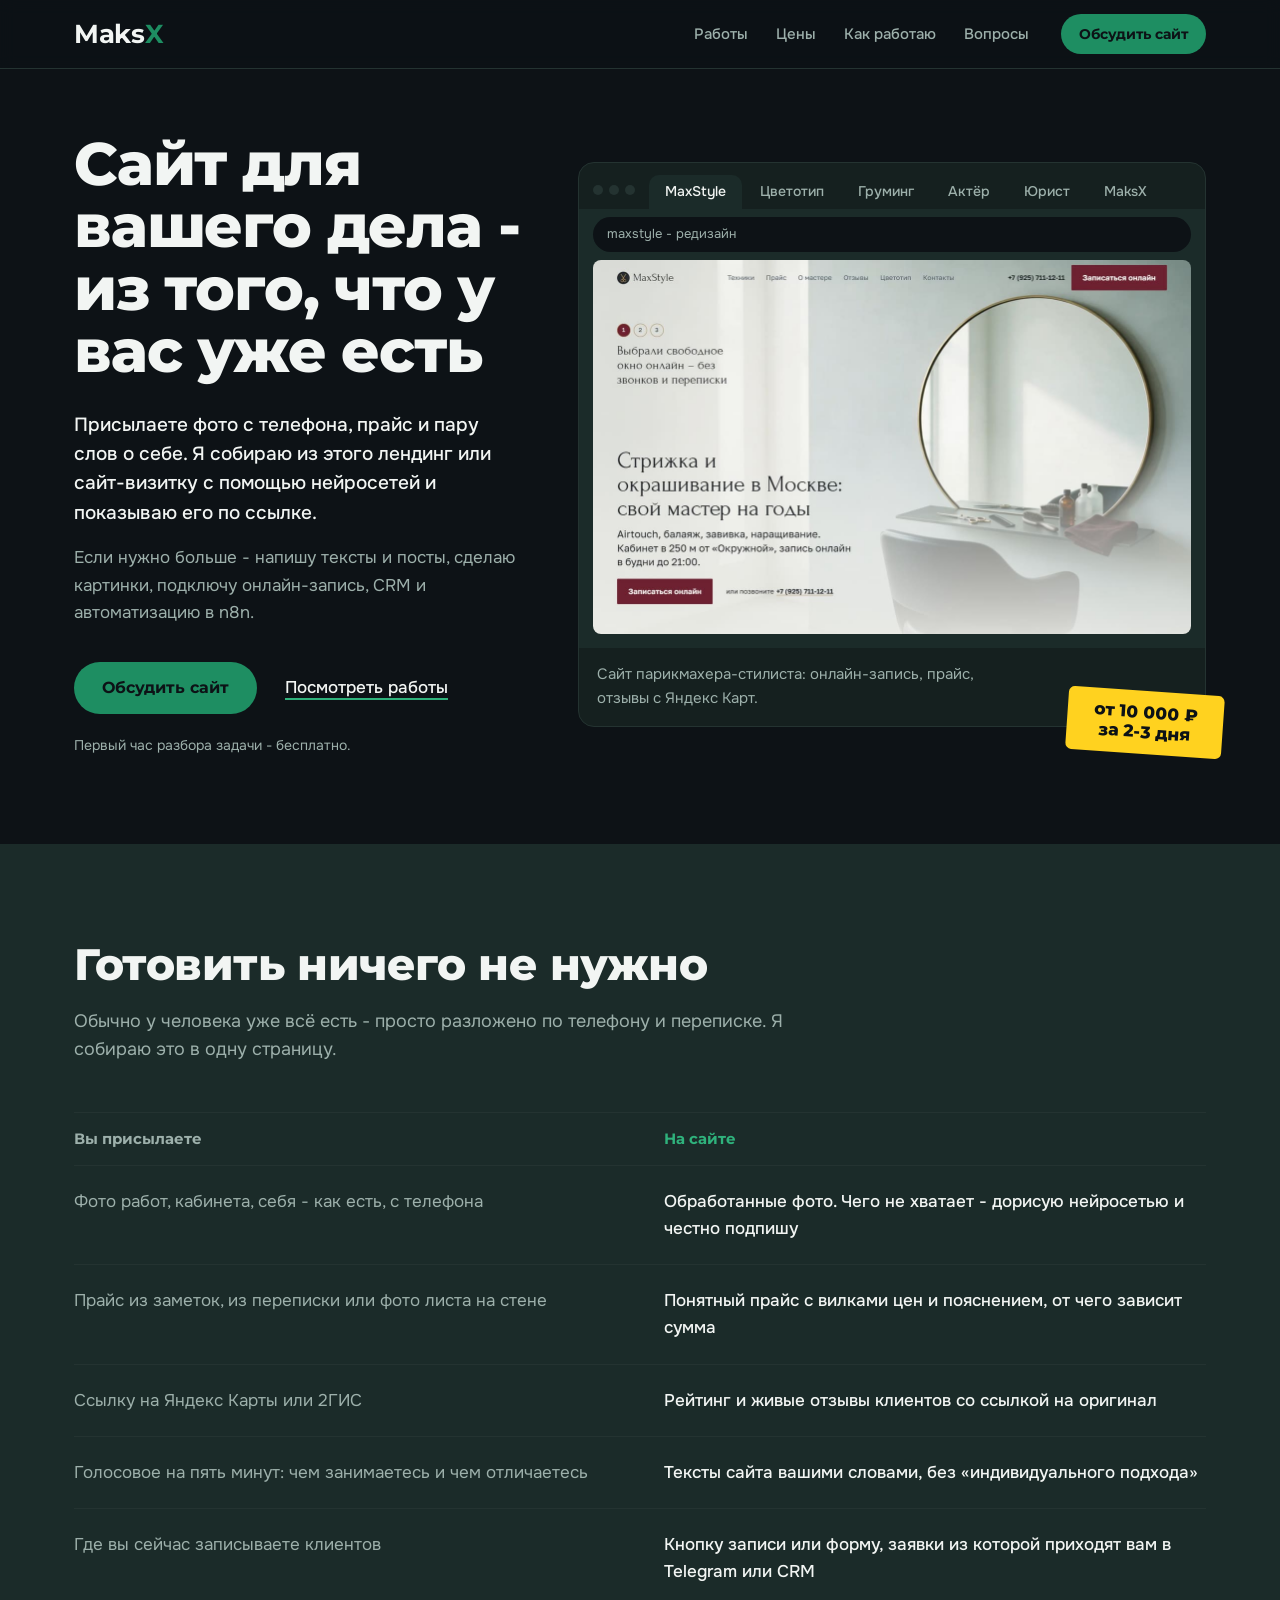
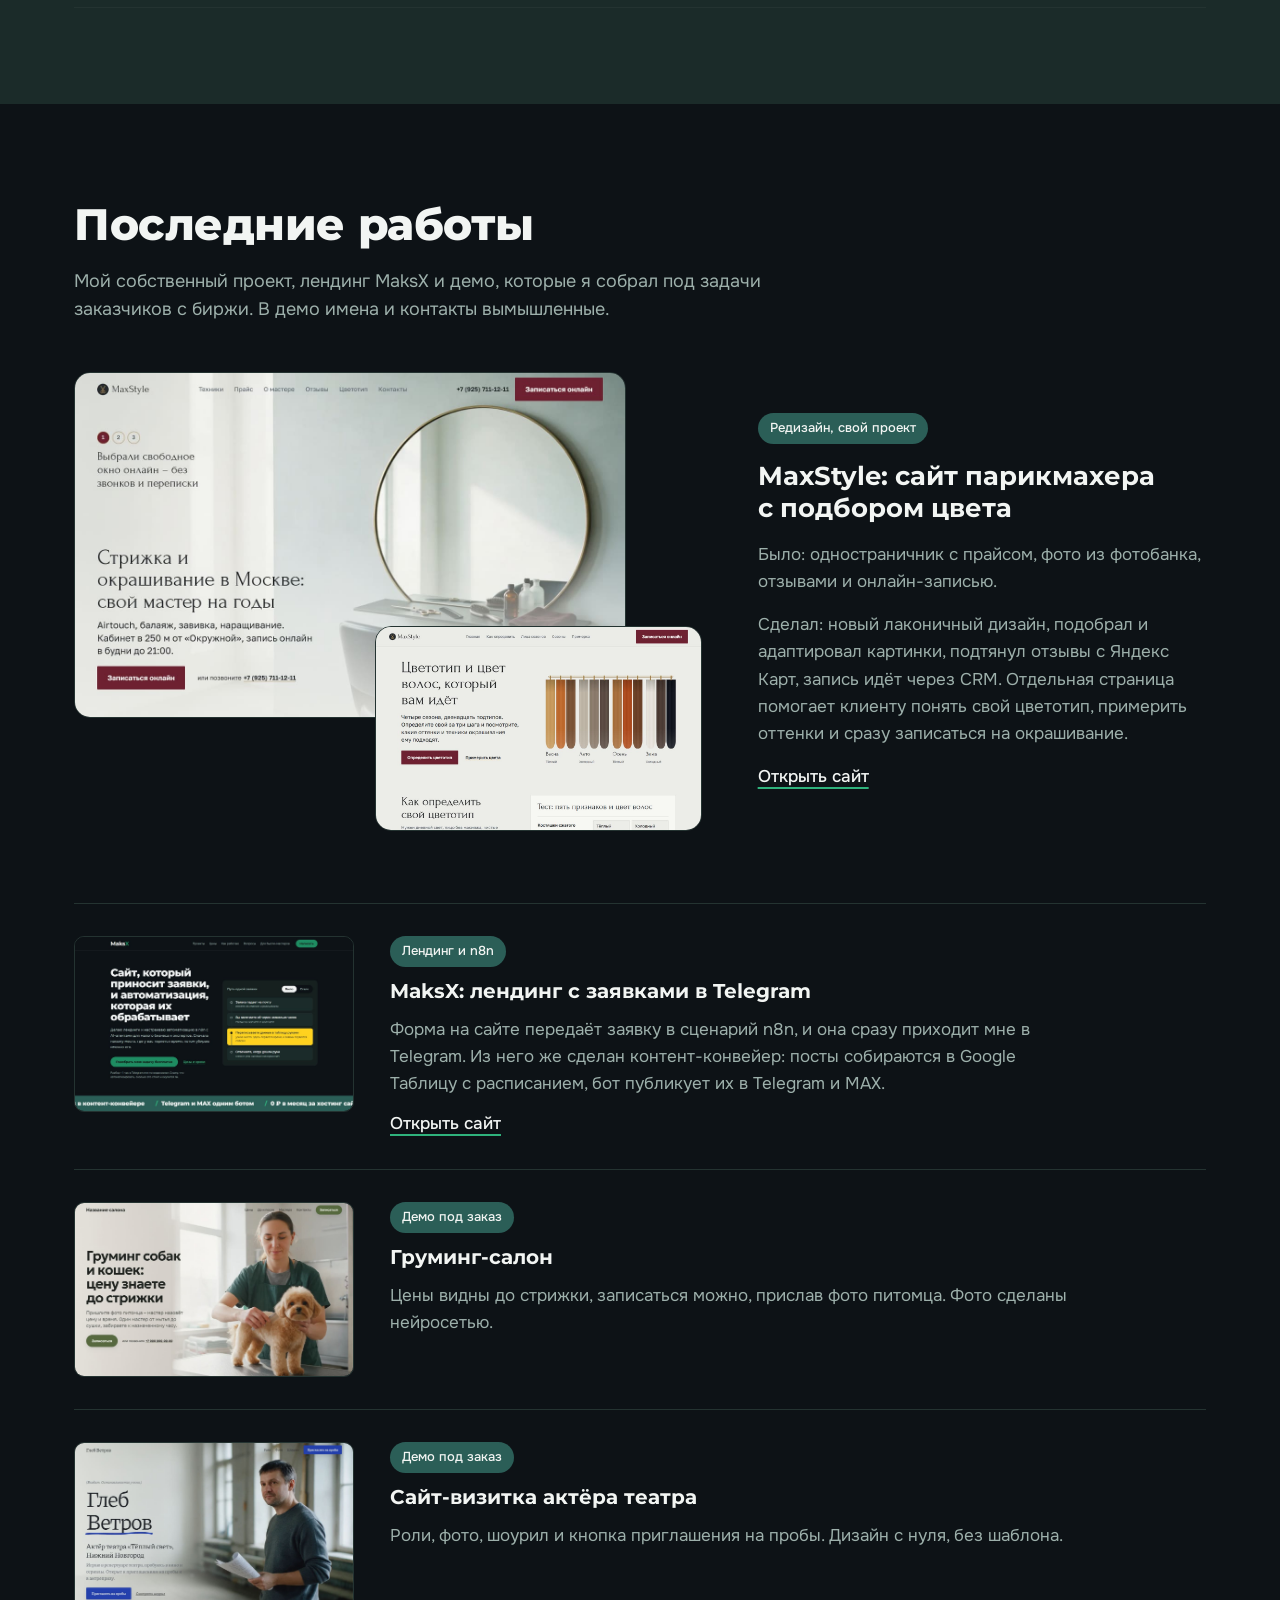
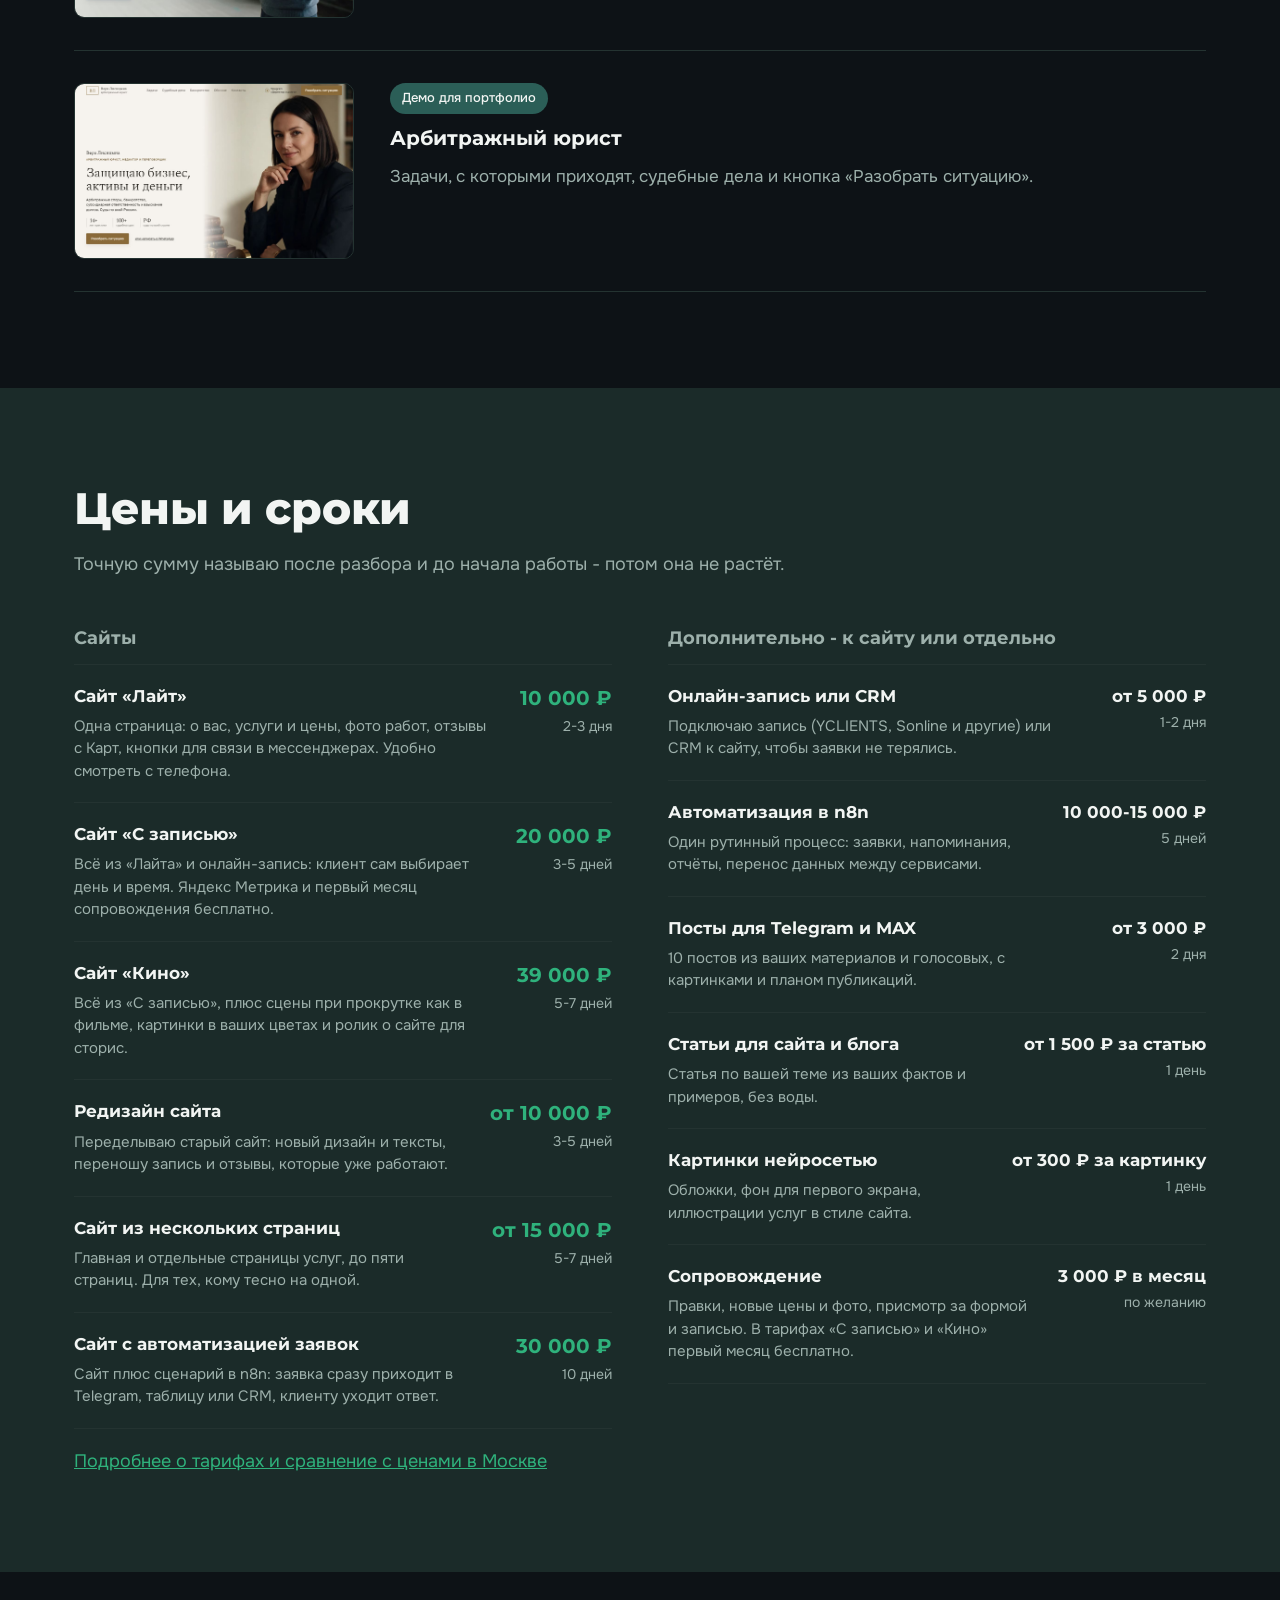
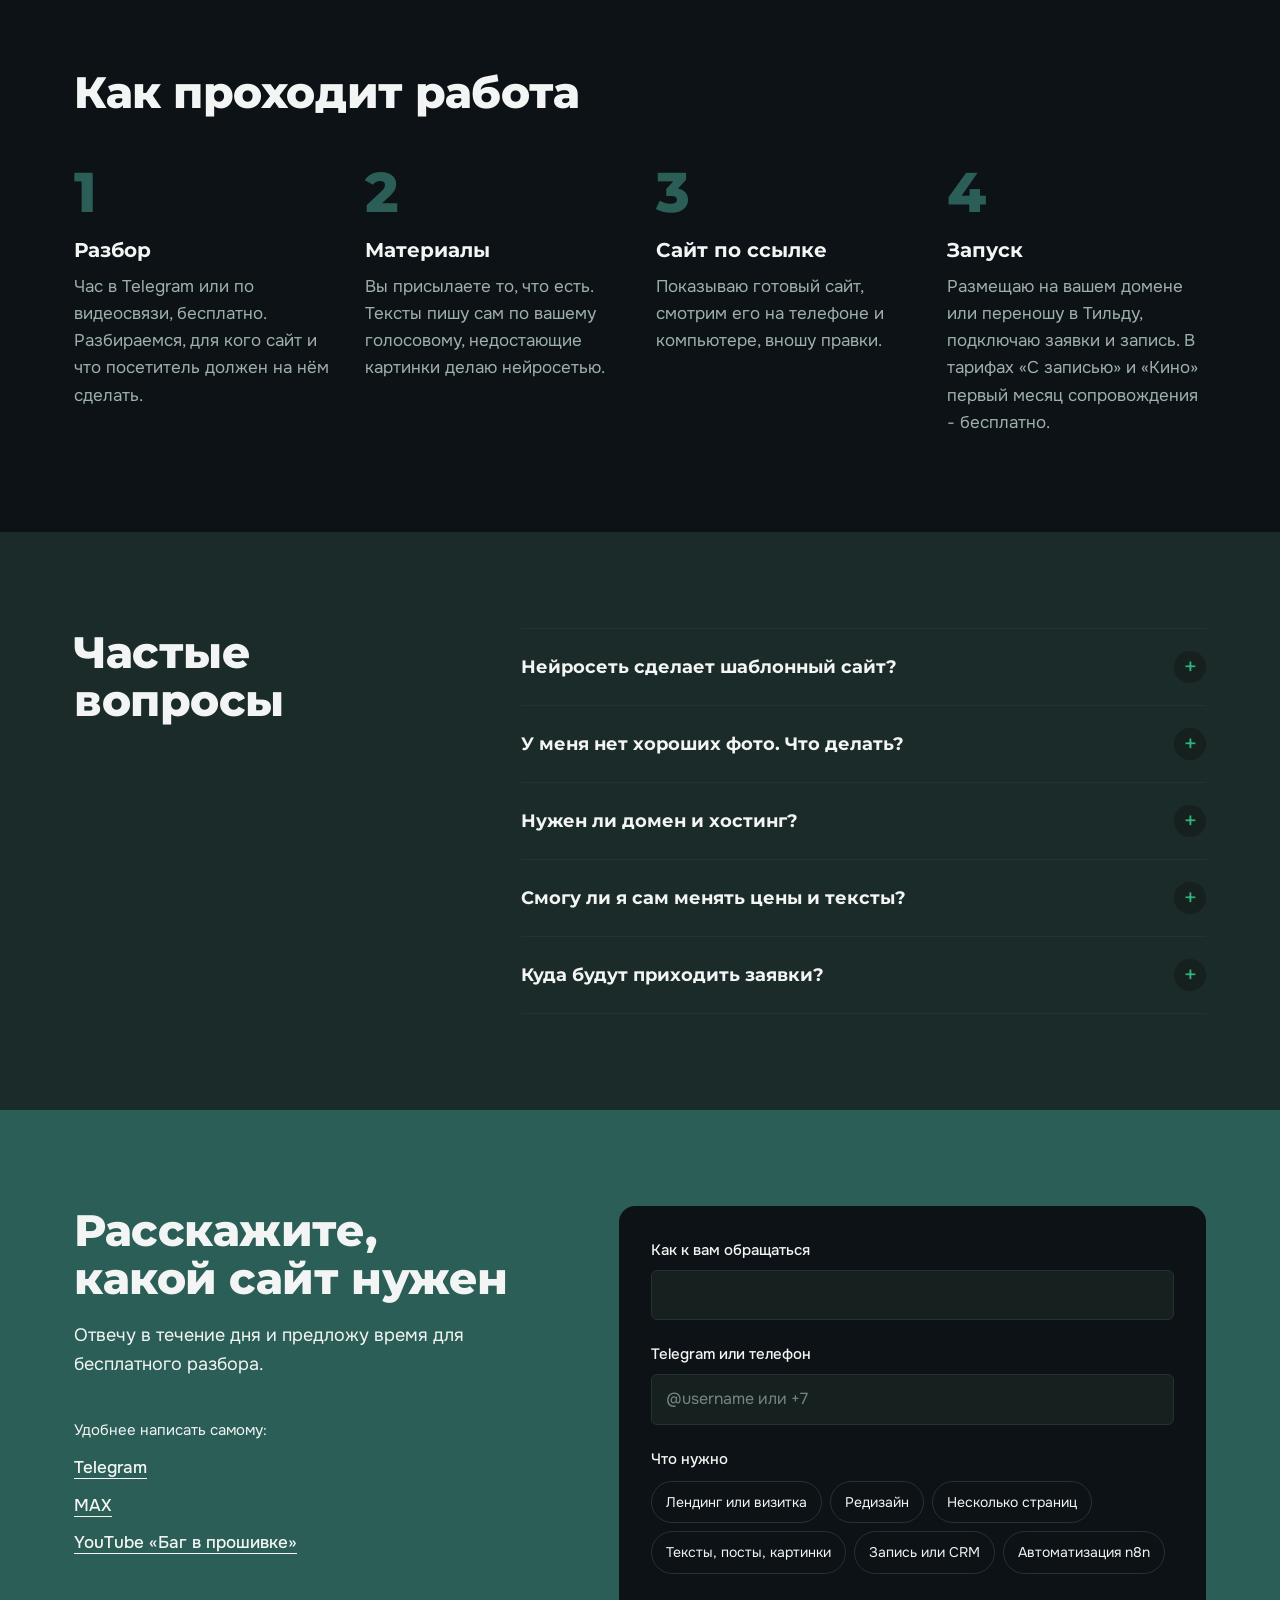
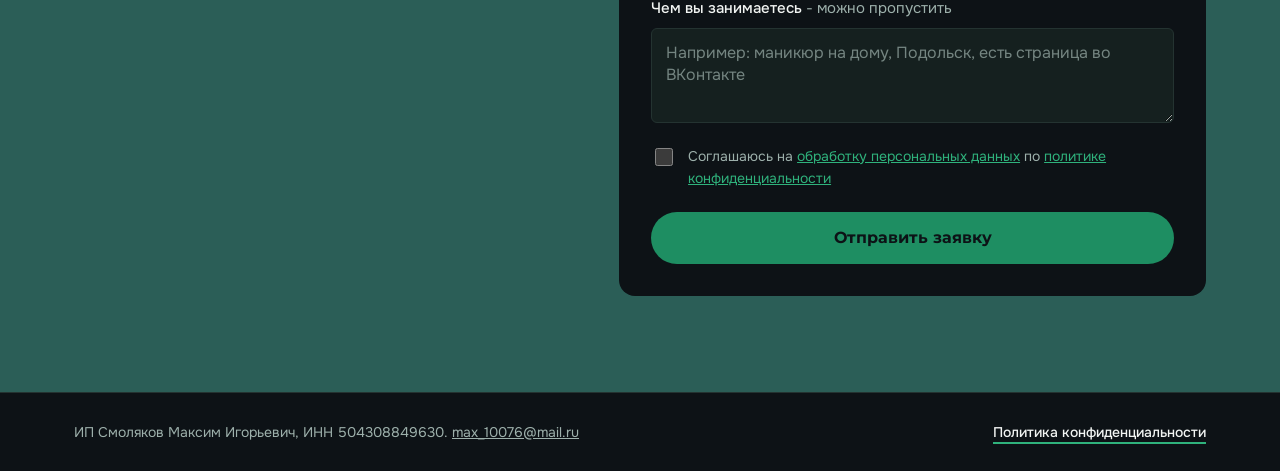
==== commit e4336dd0: "Страница тарифов и новые цены: Лайт, С записью, Кино Co-Authored-By: Claude Opus 5.5 <noreply@anthro" ====
--- a/index.html
+++ b/index.html
@@ -175,6 +175,7 @@
             <ul class="price-list" data-prices="extras"></ul>
           </div>
         </div>
+        <p class="sec-lead"><a href="tarify.html">Подробнее о тарифах и сравнение с ценами в Москве</a></p>
         <noscript><p>Цены не загрузились. Напишите мне в <a href="https://t.me/MaxSmoll">Telegram</a> - пришлю прайс.</p></noscript>
       </div>
     </section>
@@ -198,7 +199,7 @@
           </li>
           <li>
             <h3>Запуск</h3>
-            <p>Размещаю на вашем домене или переношу в Тильду, подключаю заявки и запись. Первый месяц правок - бесплатно.</p>
+            <p>Размещаю на вашем домене или переношу в Тильду, подключаю заявки и запись. В тарифах «С записью» и «Кино» первый месяц сопровождения - бесплатно.</p>
           </li>
         </ol>
       </div>
@@ -223,7 +224,7 @@
           </details>
           <details>
             <summary>Смогу ли я сам менять цены и тексты?</summary>
-            <p>Да, если перенести сайт в Тильду - там всё правится в редакторе. Или присылайте правки мне, в первый месяц это бесплатно.</p>
+            <p>Да, если перенести сайт в Тильду - там всё правится в редакторе. Или присылайте правки мне: в тарифах «С записью» и «Кино» первый месяц это бесплатно, дальше - сопровождение за 3 000 ₽ в месяц.</p>
           </details>
           <details>
             <summary>Куда будут приходить заявки?</summary>
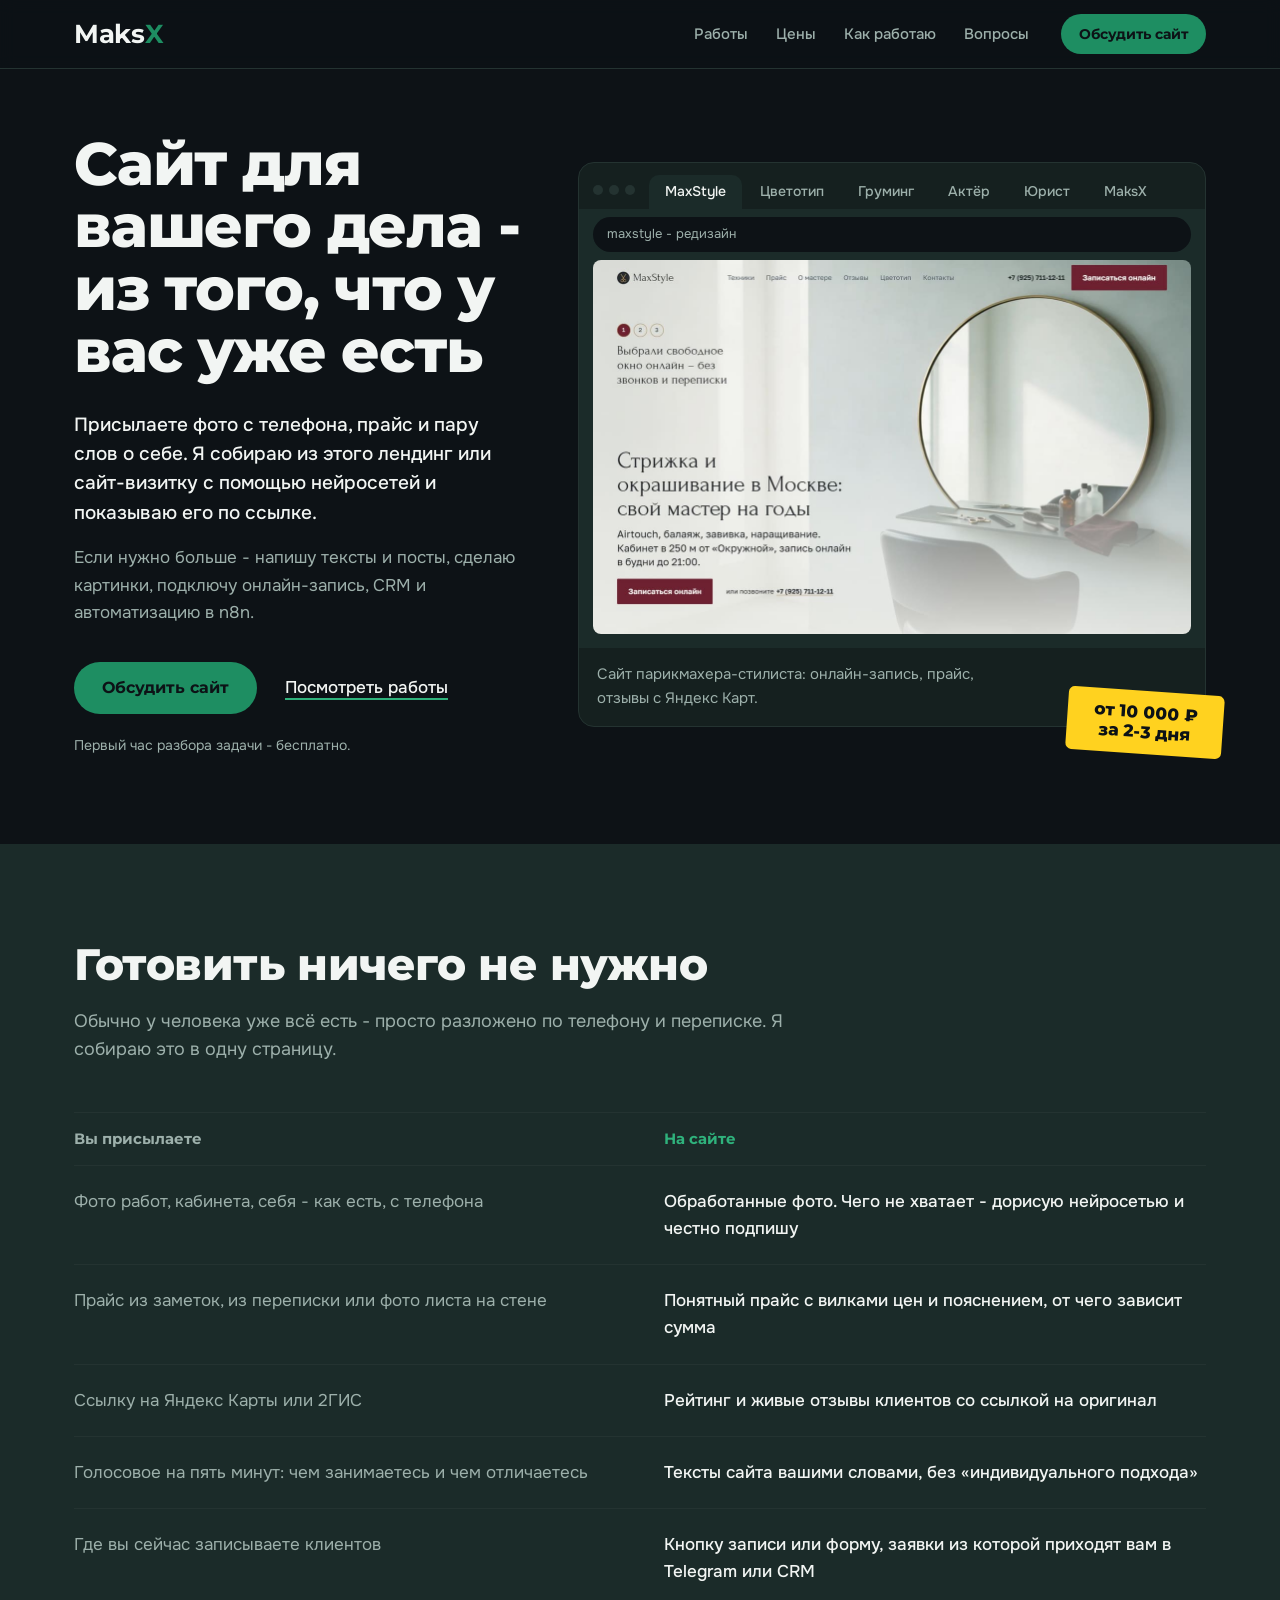
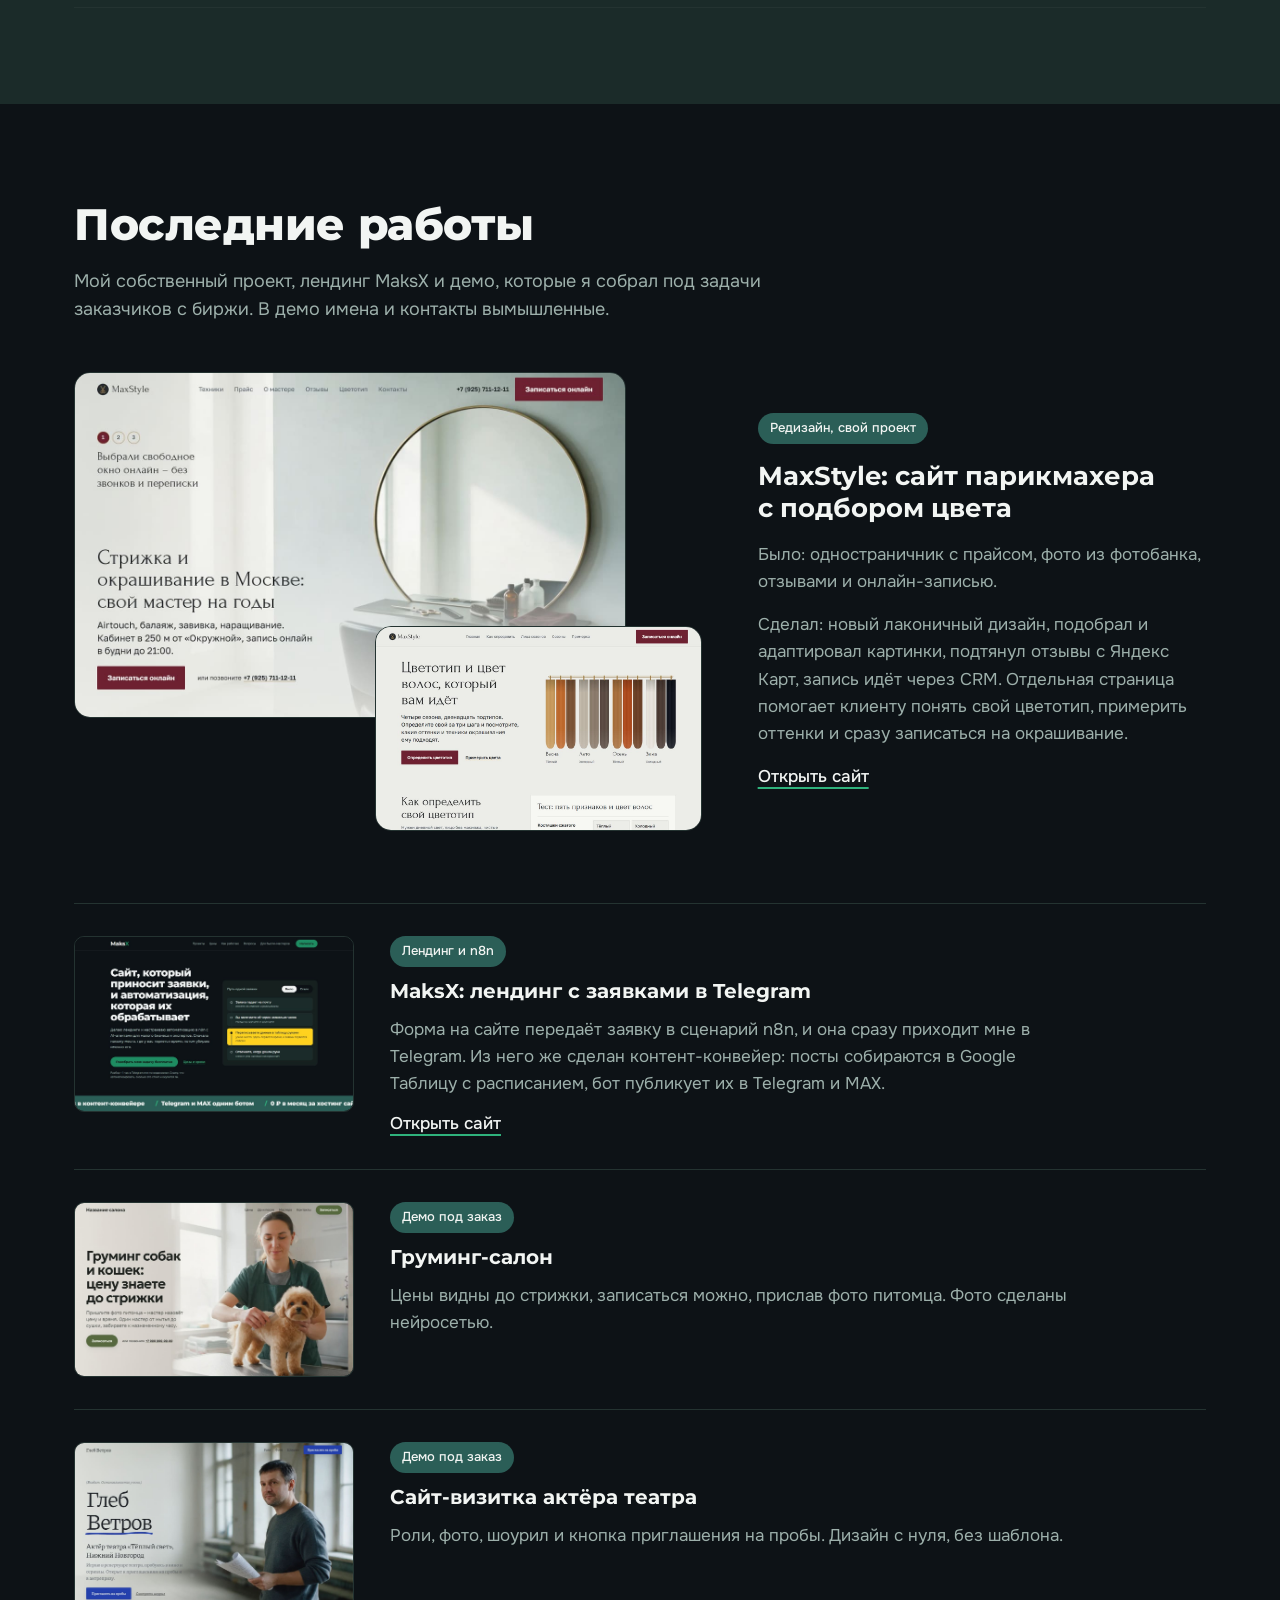
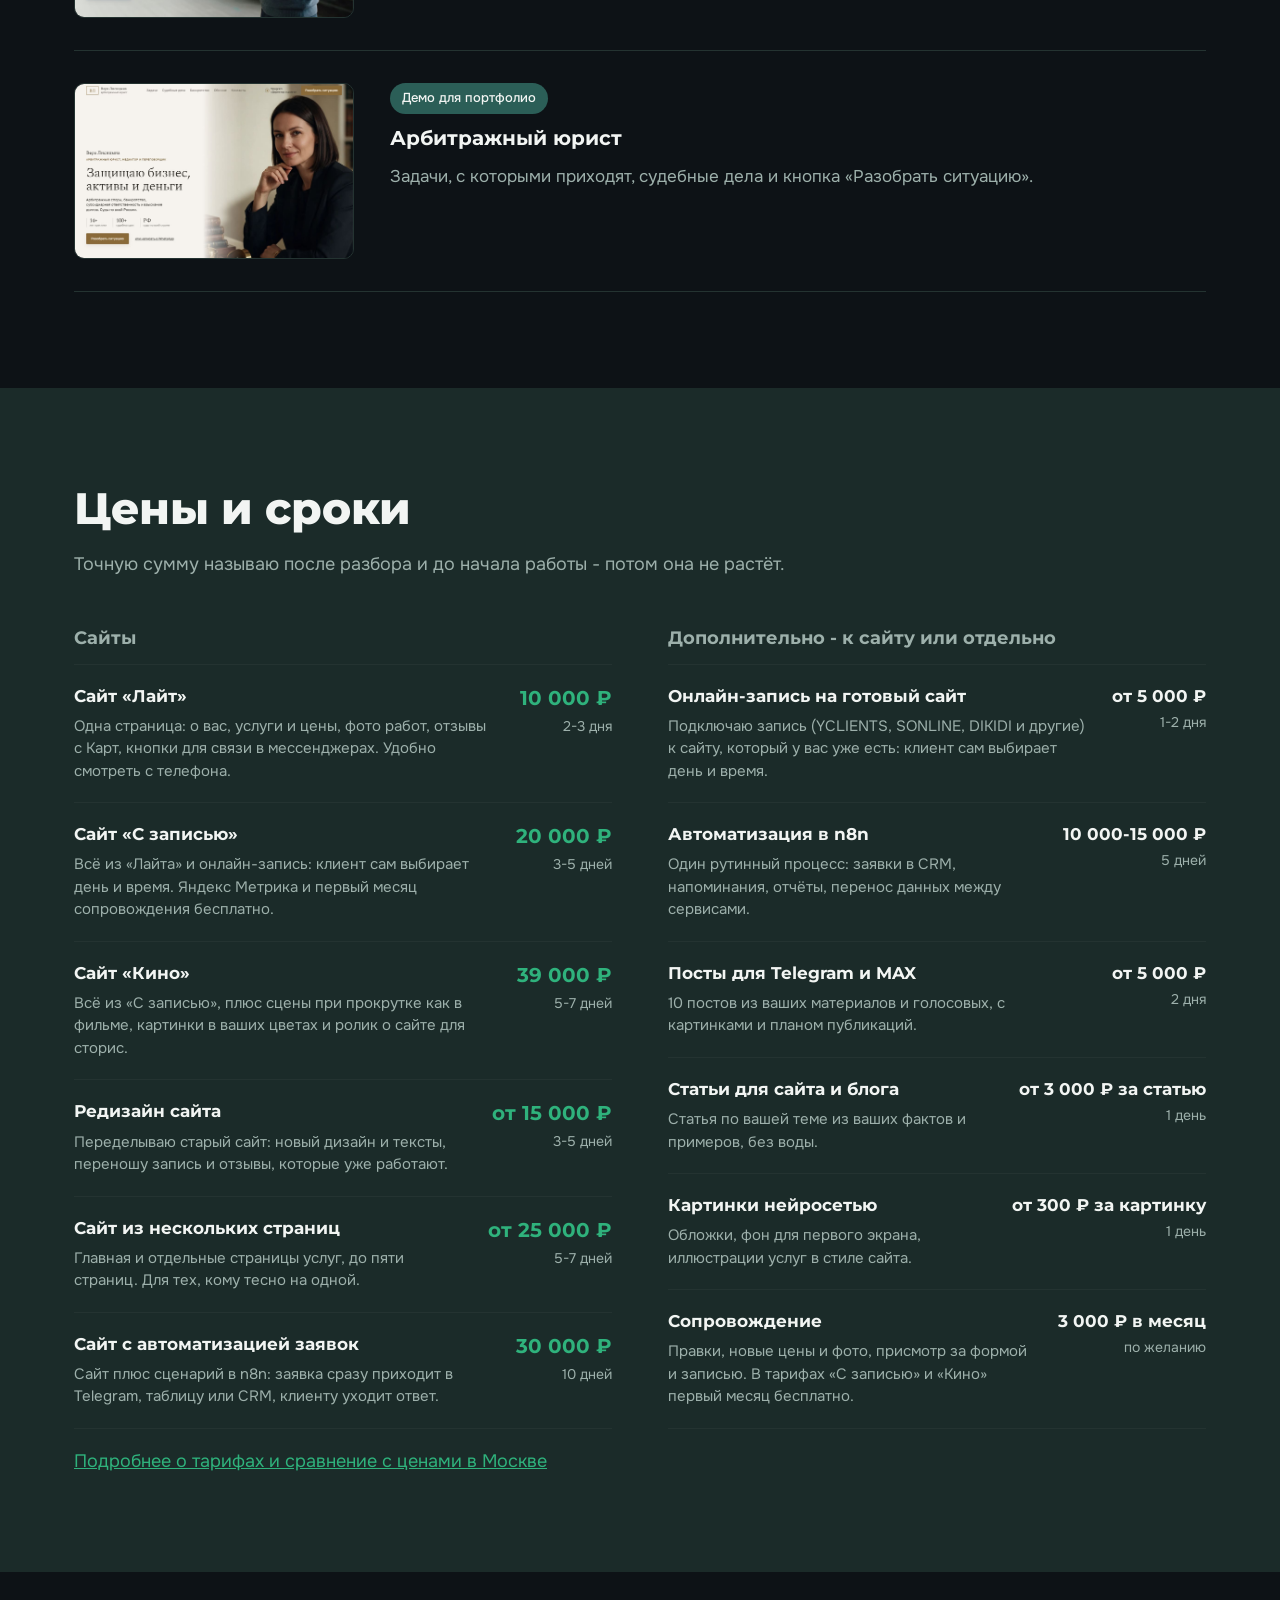
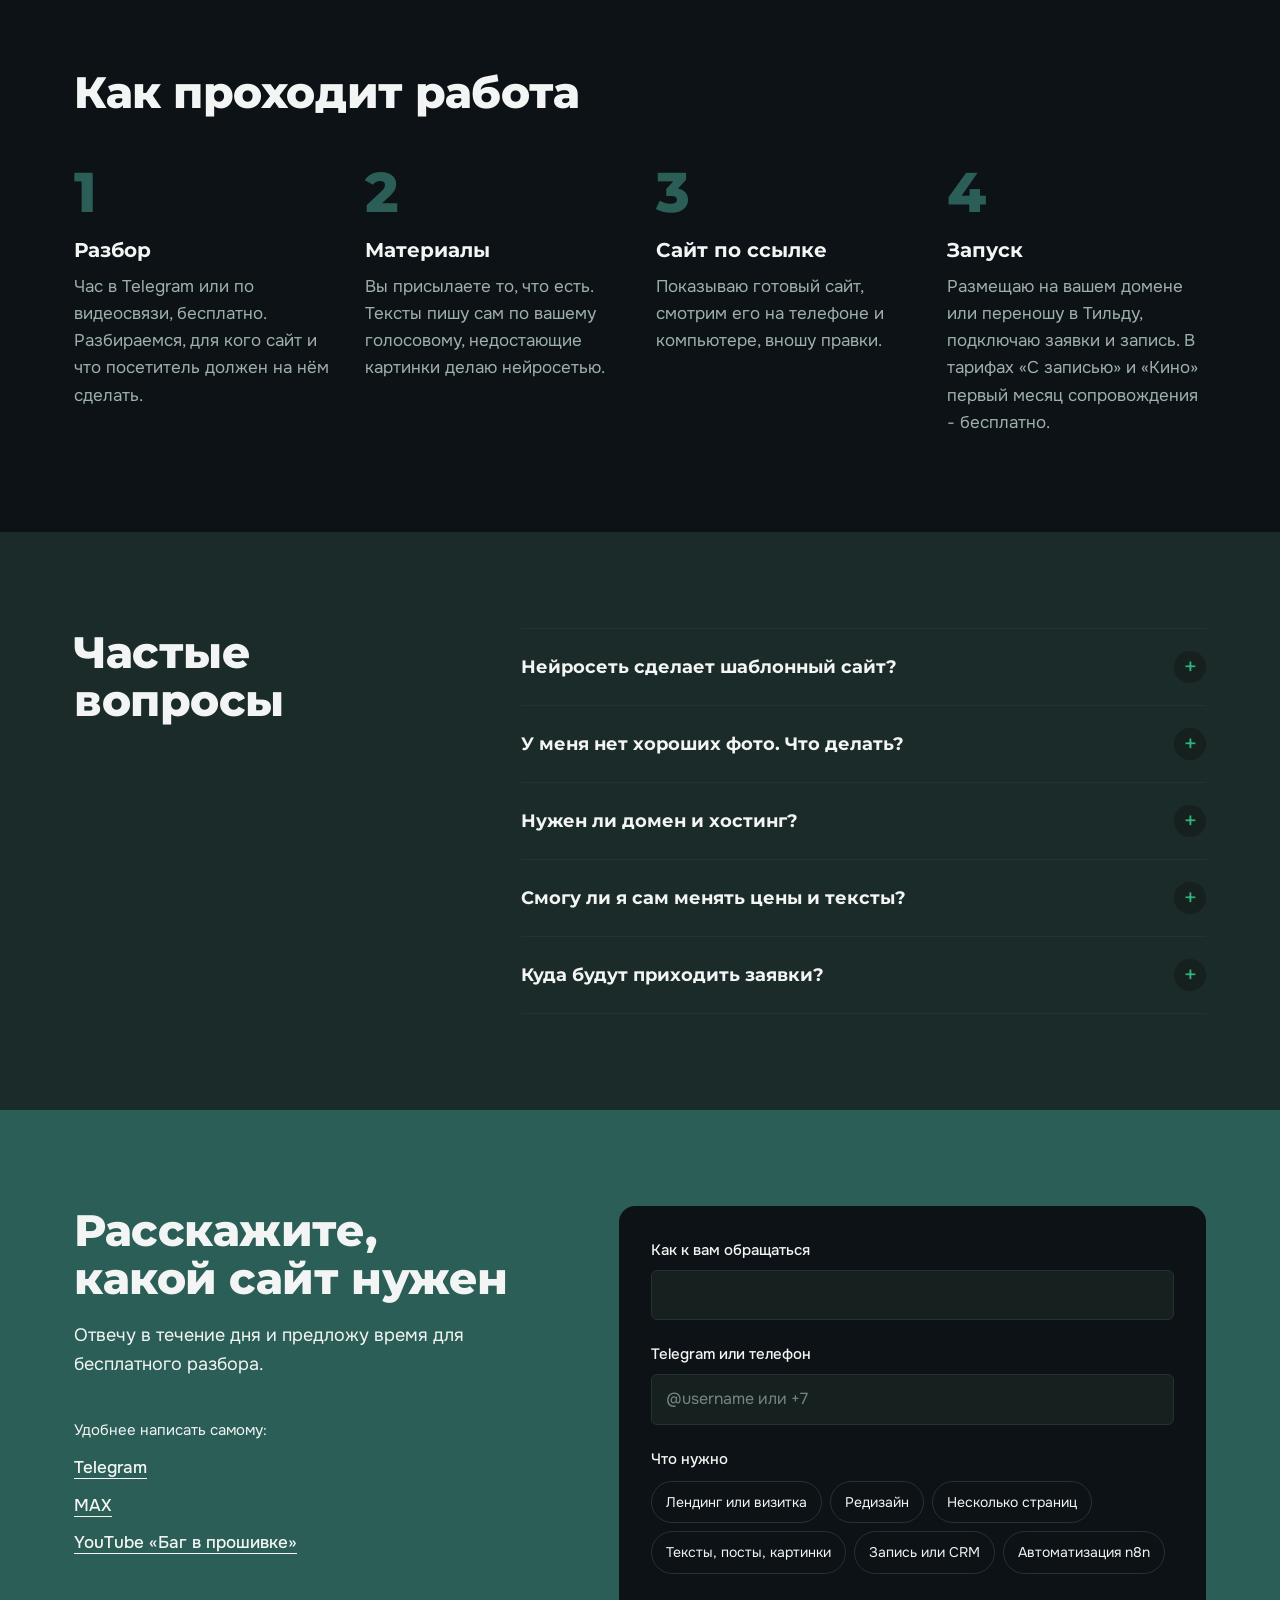
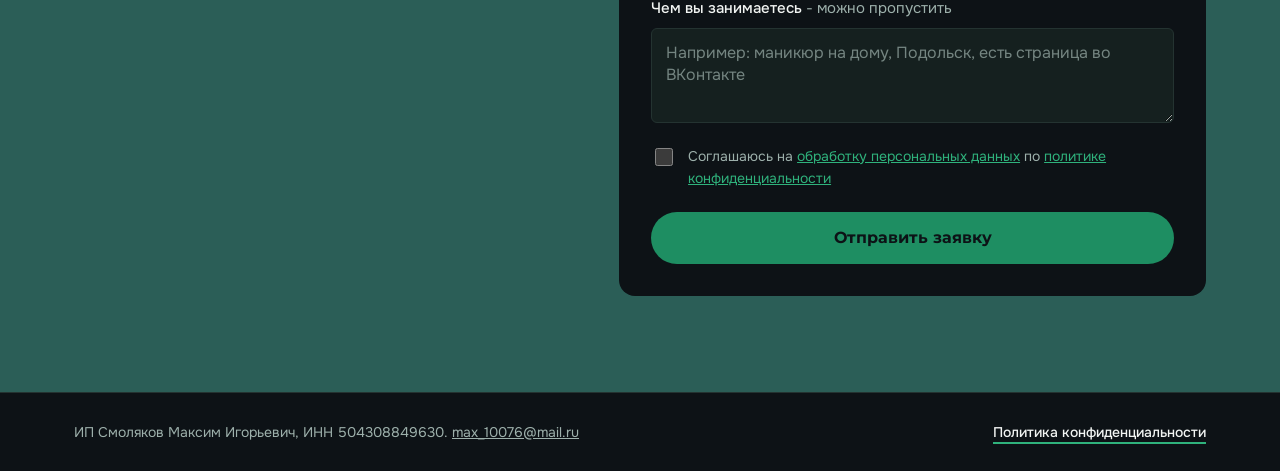
==== commit dd4efa1e: "Цены доп. услуг подтверждены: запись отдельно от CRM, посты от 5 000, статья от 3 000 Co-Authored-By" ====
--- a/index.html
+++ b/index.html
@@ -4,7 +4,7 @@
   <meta charset="utf-8">
   <meta name="viewport" content="width=device-width, initial-scale=1">
   <title>MaksX - сайты для малого бизнеса с помощью нейросетей</title>
-  <meta name="description" content="Лендинги, сайты-визитки и редизайн за 1-2 дня из ваших фото, прайса и отзывов. Дополнительно - тексты, картинки, онлайн-запись, CRM и автоматизация в n8n.">
+  <meta name="description" content="Лендинги, сайты-визитки и редизайн за 2-7 дней из ваших фото, прайса и отзывов. Дополнительно - тексты, картинки, онлайн-запись, CRM и автоматизация в n8n.">
   <link rel="icon" href="brand/logo/png/maksx-mark-32.png" sizes="32x32">
   <link rel="apple-touch-icon" href="brand/logo/png/maksx-mark-180.png">
   <link rel="preconnect" href="https://fonts.googleapis.com">
